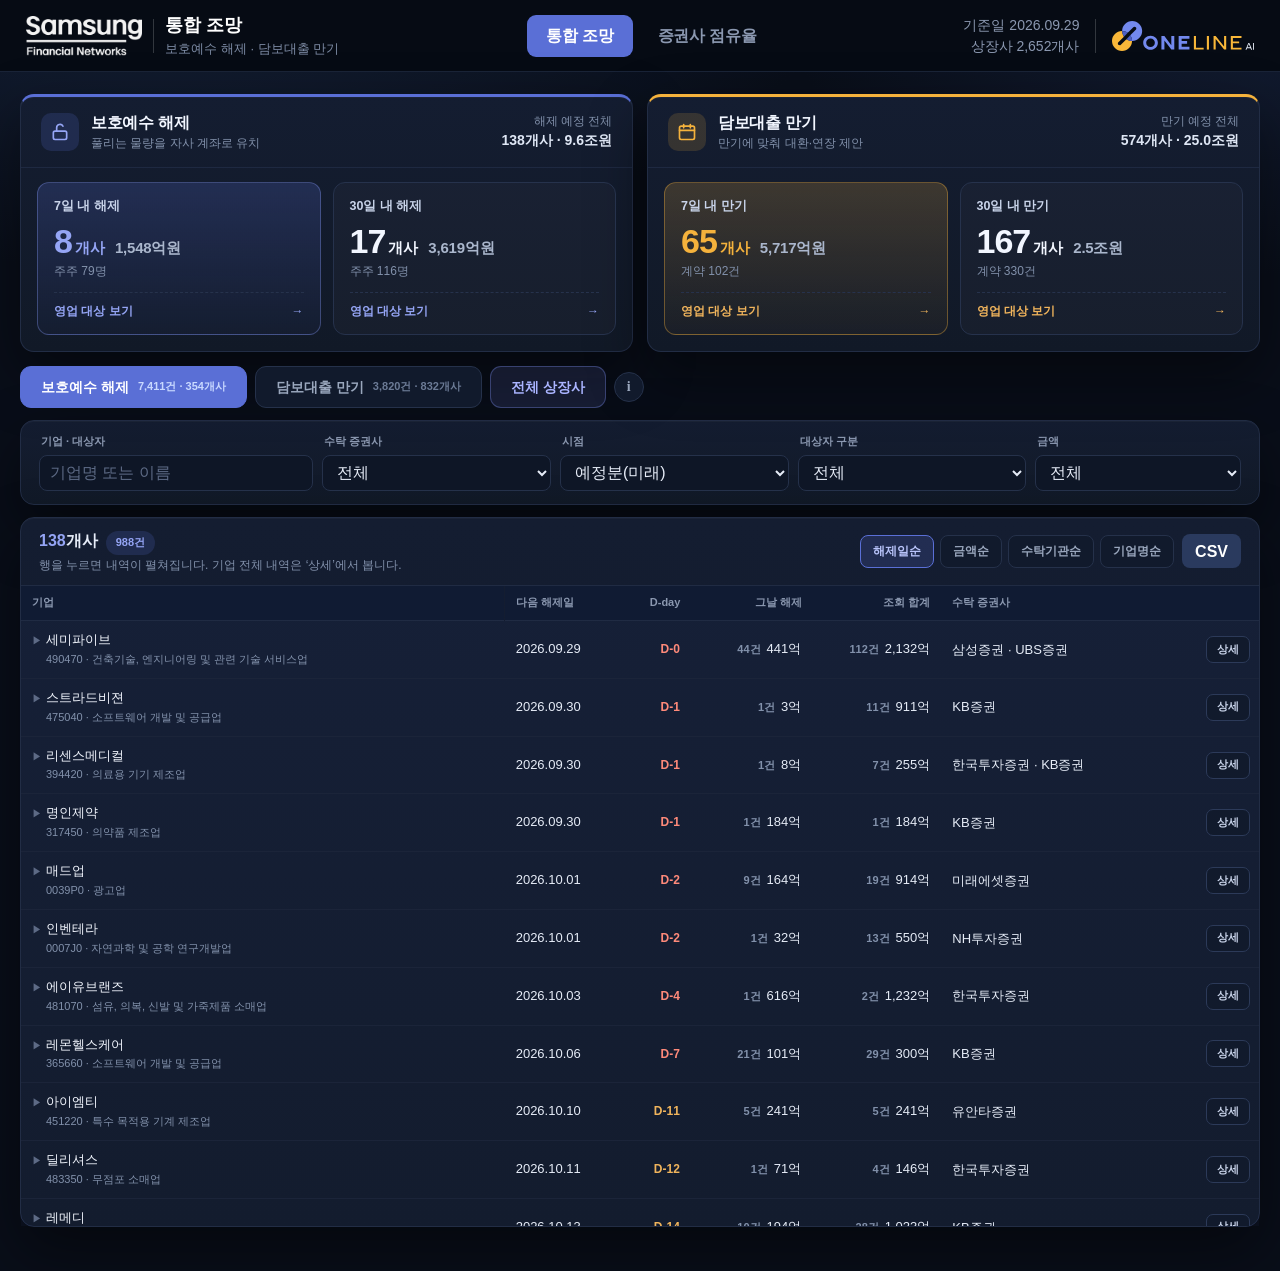
==== index.html @ 7f4f33ac "통합 조망: 요약 칸의 자사·타사 막대 삭제, 굵은 이름은 삼성증권만 Co-Authored-By: Claude Fable 5.1 <noreply@anthropic.com>" ====
<!DOCTYPE html>
<html lang="ko">
<head>
<meta charset="UTF-8" />
<meta name="viewport" content="width=device-width, initial-scale=1.0" />
<title>통합 조망 — 락업·담보대출</title>
<link rel="stylesheet" href="assets/base.css?v=20260929c" />
<style>
  /* 상단 요약 — 보호예수와 담보대출을 두 묶음으로 나눈다 */
  .sum{display:grid;grid-template-columns:1fr 1fr;gap:14px;margin-bottom:14px;background:none;border:0;box-shadow:none;border-radius:0;overflow:visible}
  .sp{background:#fff;border:1px solid var(--line);border-radius:14px;box-shadow:var(--shadow);overflow:hidden}
  .sp-h{display:flex;align-items:center;gap:12px;padding:14px 20px;border-bottom:1px solid var(--line)}
  .sp-ic{width:38px;height:38px;border-radius:10px;display:grid;place-items:center;flex:none}
  .sp-ic svg{width:20px;height:20px}
  .sp-t{font-size:16px;font-weight:850;letter-spacing:-.3px}
  .sp-d{font-size:12px;color:var(--muted);margin-top:1px}
  .sp-r{margin-left:auto;text-align:right;font-size:11.5px;color:var(--muted);white-space:nowrap}
  .sp-r b{display:block;font-size:14px;font-weight:850;color:var(--text)}
  .sp.lk{border-top:3px solid var(--primary)} .sp.lk .sp-ic{background:var(--primary-soft);color:var(--primary)}
  .sp.ln{border-top:3px solid #e08a1e} .sp.ln .sp-ic{background:var(--orange-soft);color:var(--orange)}
  .sp-b{display:grid;grid-template-columns:1fr 1fr;gap:12px;padding:14px 16px 16px}
  .st{border:1px solid var(--line);border-radius:12px;padding:14px 16px 13px;cursor:pointer;position:relative;
    transition:border-color .12s,box-shadow .12s,transform .12s;background:#fff}
  .st:hover{transform:translateY(-1px);box-shadow:0 8px 20px rgba(16,24,39,.09)}
  .sp.lk .st:hover{border-color:var(--primary)} .sp.ln .st:hover{border-color:#e08a1e}
  .sp.lk .st.now{background:linear-gradient(180deg,#f3f7ff,#fff 70%);border-color:#c9d9fb}
  .sp.ln .st.now{background:linear-gradient(180deg,#fff8ee,#fff 70%);border-color:#f6d9ad}
  .st-l{display:flex;align-items:center;gap:7px;font-size:12.5px;font-weight:800;color:#374151}
  .st-l i{font-style:normal;font-size:10.5px;font-weight:850;border-radius:999px;padding:2px 8px;background:var(--red-soft);color:var(--red)}
  .st-v{font-size:34px;font-weight:850;letter-spacing:-1px;line-height:1.1;margin-top:8px}
  .st-v .u{font-size:15px;font-weight:800;margin-left:3px;letter-spacing:0}
  .st-v em{font-style:normal;font-size:15px;font-weight:800;color:#4b5563;margin-left:10px;letter-spacing:-.2px}
  .sp.lk .st.now .st-v{color:var(--primary)} .sp.ln .st.now .st-v{color:#b45309}
  .st-s{font-size:12px;color:var(--muted);margin-top:3px}
  .st-bar{display:flex;height:6px;border-radius:999px;overflow:hidden;background:#eef1f6;margin-top:12px}
  .st-bar span{display:block;height:100%}
  .st-bar .me{background:var(--primary)} .st-bar .ot{background:#f3b04d}
  .st-k{display:flex;justify-content:space-between;font-size:11.5px;color:#4b5563;margin-top:6px}
  .st-k b{font-weight:850;color:var(--text)}
  .st-k .dot{display:inline-block;width:7px;height:7px;border-radius:50%;margin-right:5px;vertical-align:1px}
  .st-go{margin-top:12px;padding-top:10px;border-top:1px dashed var(--line);font-size:12px;font-weight:800;display:flex;justify-content:space-between}
  .sp.lk .st-go{color:var(--primary)} .sp.ln .st-go{color:#b45309}
  @media(max-width:1100px){.sum{grid-template-columns:1fr}}
  @media(max-width:640px){.sp-b{grid-template-columns:1fr}}

  /* 영업 대상 팝업 */
  .act{position:fixed;inset:0;z-index:35;background:rgba(16,24,39,.5);display:none;align-items:flex-start;justify-content:center;padding:34px 20px;overflow:auto}
  .act.on{display:flex}
  .act-box{width:min(1240px,100%);background:#f5f7fb;border-radius:16px;box-shadow:0 30px 80px rgba(16,24,39,.35);overflow:hidden}
  .act-h{background:#fff;padding:20px 24px 16px;border-bottom:1px solid var(--line);position:sticky;top:0;z-index:2}
  .act-t{font-size:20px;font-weight:850;letter-spacing:-.4px}
  .act-d{font-size:12.5px;color:var(--muted);margin-top:3px}
  .act-x{display:flex;gap:8px}
  .act-x button{height:36px;padding:0 14px;border-radius:8px;border:1px solid #d5dbe4;background:#fff;font-weight:750;font-size:13px;cursor:pointer;color:#374151}
  .act-x button:hover{border-color:#9aa9c4}
  .act-k{display:grid;grid-template-columns:repeat(4,1fr);gap:10px;margin-top:14px}
  .act-k div{background:#f8fafc;border:1px solid var(--line);border-radius:10px;padding:10px 14px}
  .act-k small{display:block;font-size:11px;font-weight:750;color:#6b7280}
  .act-k b{display:block;font-size:19px;font-weight:850;letter-spacing:-.4px;margin-top:2px}
  .act-k span{font-size:11.5px;color:var(--muted)}
  .act-f{display:flex;gap:10px;align-items:center;margin-top:12px;flex-wrap:wrap}
  .sg{display:flex;border:1px solid #d5dbe4;border-radius:8px;overflow:hidden;background:#fff}
  .sg button{border:0;background:#fff;height:34px;padding:0 14px;font-size:13px;font-weight:750;color:#4b5563;cursor:pointer}
  .sg button.on{background:var(--primary);color:#fff}
  .sg button small{font-size:11px;font-weight:800;opacity:.7;margin-left:3px}
  .act-b{padding:16px 24px 26px}
  .act-sec{font-size:13px;font-weight:850;color:#374151;margin:16px 0 8px;display:flex;align-items:center;gap:8px}
  .act-sec:first-child{margin-top:0}
  .act-sec small{font-weight:700;color:var(--muted)}
  .ac{background:#fff;border:1px solid var(--line);border-radius:12px;margin-bottom:8px;overflow:hidden}
  .ac.mine{border-left:4px solid var(--primary)}
  .ac.other{border-left:4px solid #f59e0b}
  .ac-top{display:grid;grid-template-columns:96px minmax(0,1.5fr) minmax(0,1fr) minmax(0,1.2fr);gap:16px;padding:14px 18px;align-items:center}
  .ac-d b{display:inline-block;font-size:15px;font-weight:850;border-radius:7px;padding:3px 9px;background:#eef1f6;color:#374151}
  .ac-d b.soon{background:var(--red-soft);color:var(--red)}
  .ac-d b.warn{background:var(--orange-soft);color:var(--orange)}
  .ac-d small{display:block;font-size:11.5px;color:var(--muted);margin-top:4px}
  .ac-n a.key{font-weight:850}
  .ac-n a{font-size:16px;font-weight:500;color:var(--text);text-decoration:none;letter-spacing:-.3px}
  .ac-n a:hover{color:var(--primary);text-decoration:underline}
  .ac-n small{display:block;font-size:11.5px;color:var(--muted);margin-top:2px}
  .ac-a b{font-size:19px;font-weight:850;letter-spacing:-.4px}
  .ac-a small{display:block;font-size:11.5px;color:var(--muted);margin-top:1px}
  .ac-o small{display:block;font-size:10.5px;font-weight:750;color:#6b7280;margin-bottom:3px}
  .pill{display:inline-block;font-size:12px;font-weight:800;border-radius:6px;padding:3px 8px;margin:0 4px 3px 0}
  .pill.me{background:var(--primary);color:#fff}
  .pill.ot{background:#fff5e8;color:#92400e;border:1px solid #fcd9a8}
  .ac-m{display:flex;gap:6px 18px;flex-wrap:wrap;padding:0 18px 12px 130px;font-size:12.5px;color:#4b5563}
  .ac-m b{color:var(--text);font-weight:800}
  .ac-m .up{color:#b42318;font-weight:800}
  .ac-m .dn{color:#1d4ed8;font-weight:800}
  .ac-p{margin:0 18px 12px 130px;background:#f8fafc;border-radius:9px;padding:10px 14px;font-size:12.5px;color:#374151}
  .ac-p h5{margin:0 0 5px;font-size:11px;font-weight:850;color:var(--primary)}
  .ac-p ul{margin:0;padding-left:16px}
  .ac-p li{margin:2px 0}
  .ac-btn{display:flex;gap:6px;padding:0 18px 14px 130px}
  .ac-btn button,.ac-btn a{height:30px;padding:0 12px;border-radius:7px;border:1px solid #d5dbe4;background:#fff;font-size:12px;font-weight:750;
    color:#374151;cursor:pointer;text-decoration:none;display:inline-flex;align-items:center}
  .ac-btn button:hover,.ac-btn a:hover{border-color:var(--primary);color:var(--primary)}
  .ac-t{border-top:1px solid var(--line);background:#fbfcfe;padding:4px 18px 10px}
  .ac-t{overflow-x:auto}
  .ac-t table{width:100%;min-width:0;table-layout:auto;border-collapse:collapse;font-size:12px}
  .ac-t th{position:static;background:transparent;text-align:left;font-size:10.5px;color:#6b7280;padding:8px 8px;border-bottom:1px solid var(--line);white-space:nowrap}
  .ac-t td{padding:7px 8px;border-bottom:1px solid #eef1f6}
  .ac-t tr:last-child td{border-bottom:0}
  .ac-t .r{text-align:right;font-variant-numeric:tabular-nums;white-space:nowrap}
  @media(max-width:900px){.ac-top{grid-template-columns:80px 1fr}.ac-m,.ac-p,.ac-btn{padding-left:18px;margin-left:0}.ac-p{margin-left:18px}.act-k{grid-template-columns:repeat(2,1fr)}}

  .kindtabs{display:flex;gap:8px;margin-bottom:12px}
  .kt{height:42px;padding:0 20px;border:1px solid #d9dee7;background:#fff;border-radius:11px;
    font-size:14px;font-weight:800;color:#4b5563;cursor:pointer;display:flex;align-items:center;gap:9px}
  .kt small{font-size:11px;font-weight:750;color:#9aa3af}
  .kt.on{border-color:var(--primary);background:var(--primary);color:#fff}
  .kt.on small{color:#c9d9ff}
  /* 전체 상장사는 일정 목록이 아니라 기업 찾기다. 색을 달리해 구분한다 */
  .kt.all{background:#eef2ff;border-color:#c7d2fe;color:#4f5fb8}
  .kt.all:hover{background:#e4eaff}
  .kt.all.on{background:#dfe6ff;border-color:#7c8df0;color:#3443a6;box-shadow:inset 0 0 0 1px #7c8df0}
  .info{position:relative;display:flex;align-items:center}
  .info-i{width:30px;height:30px;border-radius:50%;border:1px solid #cfd6e2;background:#fff;color:#6b7280;
    font-size:14px;font-weight:800;font-style:normal;cursor:help;display:grid;place-items:center;font-family:Georgia,serif}
  .info:hover .info-i,.info-i:focus{border-color:#7c8df0;color:#3443a6;background:#eef2ff;outline:none}
  .info-p{display:none;position:absolute;left:0;top:40px;z-index:20;width:max-content;max-width:min(640px,80vw);
    background:#152033;color:#dbe3f0;border-radius:10px;padding:14px 16px;font-size:12.5px;line-height:1.75;
    box-shadow:0 14px 34px rgba(16,24,39,.28)}
  .info-p b{color:#fff;font-weight:800}
  .info:hover .info-p,.info-i:focus + .info-p{display:block}
  .bar{padding:13px 18px;margin-bottom:12px}
  .grid{display:grid;grid-template-columns:1.2fr 1fr 1fr 1fr .9fr;gap:9px;align-items:end}
  .field label{display:block;font-size:11px;font-weight:700;color:#4b5563;margin:0 0 5px 2px}
  input,select{width:100%;height:36px;border:1px solid #d5dbe4;border-radius:8px;padding:0 10px;background:#fff;color:var(--text);outline:none}
  input:focus,select:focus{border-color:#7297ef;box-shadow:0 0 0 3px rgba(36,87,214,.09)}

  .head{min-height:58px;padding:11px 18px;border-bottom:1px solid var(--line);
    display:flex;align-items:center;justify-content:space-between;gap:12px;flex-wrap:wrap}
  .h-title{font-size:16px;font-weight:780}
  .h-title span{color:var(--primary)}
  .h-sub{font-size:12px;color:var(--muted);margin-top:2px}
  .tabs{display:flex;gap:6px;flex-wrap:wrap}
  .tab{height:33px;padding:0 12px;border:1px solid #d9dee7;background:#fff;border-radius:8px;
    font-size:12px;font-weight:750;cursor:pointer;color:#4b5563}
  .tab.on{border-color:var(--primary);background:var(--primary-soft);color:var(--primary)}
  .btn{height:34px;border:0;border-radius:8px;padding:0 13px;font-weight:750;cursor:pointer;white-space:nowrap}
  .btn-dark{background:var(--navy);color:#fff}

  .wrap{overflow:auto;max-height:640px}
  table{width:100%;border-collapse:separate;border-spacing:0;min-width:1240px;font-size:13px}
  th{position:sticky;top:0;z-index:2;background:#f8fafc;color:#4b5563;font-size:11px;font-weight:780;
    text-align:left;padding:9px 11px;border-bottom:1px solid var(--line);white-space:nowrap}
  th.num,td.num{text-align:right}
  th.lk{background:#f2f7ff} th.ln{background:#fff8f0}
  td{padding:10px 11px;border-bottom:1px solid #edf0f4;vertical-align:middle}
  td.lk{background:#fbfdff} td.ln{background:#fffdfa}
  tbody tr{cursor:pointer} tbody tr:hover td{background:#f6f9ff}
  .co{font-weight:500;white-space:nowrap}
  .co.key{font-weight:800}
  .co-sub{font-size:11px;color:var(--muted);margin-top:2px}
  .num{font-variant-numeric:tabular-nums;white-space:nowrap}
  .dd{font-weight:800;white-space:nowrap;font-size:12px}
  .dd.soon{color:var(--red)} .dd.warn{color:var(--orange)}
  .plus{font-size:10px;color:var(--primary);font-weight:750;margin-left:4px}
  .mock{font-size:9px;color:#9a6b00;background:#fff3d6;border-radius:4px;padding:1px 4px;margin-left:5px;font-weight:800}

  .drawer{position:fixed;inset:0;background:rgba(16,24,39,0);z-index:40;
    visibility:hidden;transition:background .24s ease,visibility 0s linear .3s}
  .drawer.on{background:rgba(16,24,39,.42);visibility:visible;
    transition:background .24s ease,visibility 0s}
  .sheet{position:absolute;right:0;top:0;bottom:0;width:min(1280px,96vw);background:#fff;overflow-y:auto;overflow-x:hidden;
    box-shadow:-14px 0 40px rgba(16,24,39,.18);
    transform:translateX(100%);transition:transform .3s cubic-bezier(.22,.7,.3,1)}
  .drawer.on .sheet{transform:translateX(0)}
  @media(prefers-reduced-motion:reduce){
    .drawer,.drawer.on,.sheet,.drawer.on .sheet{transition:none}
  }
  .sheet-head{position:sticky;top:0;background:#fff;border-bottom:1px solid var(--line);
    padding:18px 22px;display:flex;justify-content:space-between;align-items:flex-start;gap:14px;z-index:1}
  .sheet-co{font-size:20px;font-weight:850}
  .sheet-meta{font-size:12px;color:var(--muted);margin-top:4px}
  .x{border:0;background:#eef2f7;width:32px;height:32px;border-radius:8px;cursor:pointer;font-size:16px;color:#4b5563}
  .sheet-body{padding:18px 22px 40px}
  .blk{margin-bottom:22px}
  .blk-t{font-size:13px;font-weight:800;margin-bottom:9px;display:flex;align-items:center;gap:8px}
  .tl{border:1px solid var(--line);border-radius:10px;padding:12px 14px;background:#fbfcfe}
  .tl-row{display:grid;grid-template-columns:16px 100px 1fr 110px;gap:11px;align-items:center;
    padding:6px 0;font-size:12px;border-bottom:1px solid #eef1f6}
  .tl-row:last-child{border-bottom:0}
  .dot{width:9px;height:9px;border-radius:50%}
  .dot.lk{background:var(--primary)} .dot.ln{background:var(--orange)}
  .tl-bar{height:7px;border-radius:4px;background:#e8edf5;position:relative}
  .tl-bar i{position:absolute;top:0;bottom:0;width:7px;border-radius:4px}
  .mini{width:100%;border-collapse:collapse;font-size:12px;table-layout:fixed}
  .mini th{position:static;background:#f8fafc;padding:7px 8px;font-size:11px;
    white-space:nowrap;overflow:hidden;text-overflow:ellipsis}
  .mini td{padding:7px 8px;border-bottom:1px solid #f1f4f8;
    overflow-wrap:anywhere;word-break:break-word;vertical-align:top}
  .mini .n{text-align:right;font-variant-numeric:tabular-nums;white-space:nowrap}
  .mini col.w-nm{width:15%} .mini col.w-ty{width:9%} .mini col.w-org{width:20%}
  .mini col.w-num{width:12%} .mini col.w-dt{width:11%} .mini col.w-dd{width:9%} .mini col.w-src{width:8%}
  .src{display:inline-flex;align-items:center;justify-content:center;height:25px;padding:0 8px;
    border:1px solid #bfd0fa;border-radius:6px;color:var(--primary);text-decoration:none;font-size:11px;font-weight:750}
  /* 기업 단위 행 + 펼침 */
  .car{display:inline-block;width:14px;color:#9aa3af;font-size:10px;transition:transform .15s}
  tr.g.open .car{transform:rotate(90deg);color:var(--primary)}
  tr.g.open td{background:#f3f7ff;border-bottom-color:#dbe6fb}
  .cnt{color:var(--muted);font-size:11px;font-weight:700;margin-right:6px}
  .orgs{white-space:normal;line-height:1.35}
  .more{color:var(--muted);font-size:11px}
  .btn-line{height:27px;padding:0 10px;border:1px solid #cfd8e6;background:#fff;border-radius:7px;
    font-size:11px;font-weight:750;color:#374151;cursor:pointer;white-space:nowrap}
  .btn-line:hover{border-color:var(--primary);color:var(--primary)}
  tr.sub{cursor:default} tr.sub:hover td{background:#fafcff}
  tr.sub>td{padding:0 0 0 38px;background:#fafcff;border-bottom:1px solid #dbe6fb}
  .subt{width:100%;min-width:0;font-size:12px;border-collapse:collapse}
  .subt th{position:static;background:transparent;font-size:10.5px;padding:7px 10px;color:#6b7280;border-bottom:1px solid #e6ecf5}
  .subt td{padding:7px 10px;border-bottom:1px solid #eef2f8;background:transparent}
  .subt tr:last-child td{border-bottom:0}
  .subt tr.past td{color:#9aa3af}
  /* 상세 패널 월별 일정 */
  .mo{border:1px solid var(--line);border-radius:10px;padding:6px 14px;background:#fbfcfe}
  .mo-row{display:grid;grid-template-columns:74px 1fr 1fr;gap:14px;align-items:center;padding:7px 0;
    border-bottom:1px solid #eef1f6;font-size:12px}
  .mo-row:last-child{border-bottom:0}
  .mo-m{font-weight:800;font-variant-numeric:tabular-nums}
  .mo-c{display:grid;grid-template-columns:1fr 128px;gap:10px;align-items:center}
  .mo-b{height:9px;border-radius:5px;background:#e8edf5;overflow:hidden}
  .mo-b i{display:block;height:100%;border-radius:5px}
  .mo-b.lk i{background:var(--primary)} .mo-b.ln i{background:var(--orange)}
  .mo-v{text-align:right;font-variant-numeric:tabular-nums;white-space:nowrap}
  .mo-v b{font-weight:800} .mo-v small{color:var(--muted);margin-left:4px}
  .mo-h{font-size:11px;font-weight:750;color:#6b7280}
  .mini tr.past td{color:#9aa3af}
  @media(max-width:1200px){.grid{grid-template-columns:repeat(3,1fr)}.sum{grid-template-columns:repeat(2,1fr)}}
  /* 헤더는 증권사 점유율 화면과 같은 색을 쓴다 */
  .topbar{background:#060b14;border-bottom:1px solid #1a2438}
  .brand-sub{color:#7d8ba4}
  .top-meta{color:#8b98b0}
  .nav a{color:#8b98b0}
  .nav a:hover{background:rgba(255,255,255,.06);color:#fff}
  .nav a.on{background:#5a6fd6;color:#fff}
  /* ── 어두운 테마 (증권사 점유율 화면과 같은 색) ─────────────────── */
  :root{
    color-scheme:dark;
    --bg:#090e19; --panel:#121b2d; --text:#e6ecf7; --muted:#8291ab; --line:#202b43;
    --primary:#5a6fd6; --primary-soft:rgba(90,111,214,.18); --pt:#95a5f5;
    --navy:#2a3a5e; --green:#4fd1a1; --green-soft:rgba(79,209,161,.14);
    --orange:#f0b45c; --orange-soft:rgba(245,178,60,.15);
    --red:#ff8a7a; --red-soft:rgba(255,99,82,.16); --shadow:0 24px 60px rgba(0,0,0,.45);
  }
  body{background:
      radial-gradient(1200px 600px at 12% -10%, #16233c 0%, transparent 60%),
      radial-gradient(900px 500px at 100% 0%, #131d34 0%, transparent 55%),
      #090e19;background-attachment:fixed;color:#e6ecf7}
  .panel,.sp{background:linear-gradient(180deg,#141d31 0%,#111927 100%);border:1px solid #222d45;
    box-shadow:0 24px 60px rgba(0,0,0,.45), inset 0 1px 0 rgba(255,255,255,.03)}
  .sum{background:none;border:0;box-shadow:none}
  .na{color:#5d6a85}
  .badge{background:#1a2440;color:#9aa7bd}
  .badge.blue{color:#95a5f5}

  /* 상단 요약 */
  .sp.lk{border-top:3px solid #5a6fd6} .sp.ln{border-top:3px solid #f5b23c}
  .sp.lk .sp-ic{color:#95a5f5} .sp.ln .sp-ic{color:#f5b23c}
  .sp-h{border-bottom-color:#1e2941}
  .sp-t{color:#f2f6ff}
  .sp-r b{color:#dfe7f5}
  .st{background:rgba(255,255,255,.025);border-color:#26324c}
  .st:hover{box-shadow:0 10px 26px rgba(0,0,0,.4)}
  .sp.lk .st:hover{border-color:#8496f0} .sp.ln .st:hover{border-color:#f5b23c}
  .sp.lk .st.now{background:linear-gradient(180deg,rgba(90,111,214,.22),rgba(90,111,214,.05));border-color:rgba(132,150,240,.36)}
  .sp.ln .st.now{background:linear-gradient(180deg,rgba(245,178,60,.19),rgba(245,178,60,.04));border-color:rgba(245,178,60,.36)}
  .st-l{color:#c9d4ea}
  .st-v{color:#f2f6ff}
  .st-v em{color:#aab6cc}
  .sp.lk .st.now .st-v{color:#95a5f5} .sp.ln .st.now .st-v{color:#f5b23c}
  .st-bar{background:#1a2540}
  .st-bar .me{background:#7389ee} .st-bar .ot{background:#f5b23c}
  .st-k{color:#94a3ba} .st-k b{color:#e6ecf7}
  .st-go{border-top-color:#26324c}
  .sp.lk .st-go{color:#95a5f5} .sp.ln .st-go{color:#f0b45c}

  /* 탭·필터 */
  .kt{background:#111a2c;border-color:#25314a;color:#9aa7bd}
  .kt small{color:#6c7b96}
  .kt.on{background:#5a6fd6;border-color:#5a6fd6;color:#fff}
  .kt.all{background:rgba(124,141,240,.13);border-color:rgba(124,141,240,.34);color:#aab4ff}
  .kt.all:hover{background:rgba(124,141,240,.2)}
  .kt.all.on{background:rgba(124,141,240,.27);border-color:#7c8df0;color:#dfe3ff;box-shadow:inset 0 0 0 1px #7c8df0}
  .info-i{background:#111a2c;border-color:#25314a;color:#9aa7bd}
  .info:hover .info-i,.info-i:focus{background:rgba(124,141,240,.2);border-color:#7c8df0;color:#dfe3ff}
  .info-p{background:#0b1220;border:1px solid #2a3756;box-shadow:0 18px 44px rgba(0,0,0,.6)}
  .field label{color:#8b98b0}
  input,select{background:#0e1626;border-color:#25314a;color:#e6ecf7}
  input::placeholder{color:#5d6a85}
  input:focus,select:focus{border-color:#8496f0;box-shadow:0 0 0 3px rgba(132,150,240,.16)}
  select:disabled{opacity:.45}
  .h-title span{color:#95a5f5}
  .tab{background:#111a2c;border-color:#25314a;color:#9aa7bd}
  .tab.on{background:rgba(90,111,214,.2);border-color:#5a6fd6;color:#b9c4fa}
  .btn-dark{background:#2a3a5e;color:#fff}
  .btn-dark:hover{background:#34487a}

  /* 목록 표 */
  th{background:#0f1728;color:#8b98b0;border-bottom-color:#202b43}
  th.lk{background:#101b33} th.ln{background:#1c1710}
  td{border-bottom-color:#1b2439}
  td.lk{background:rgba(90,111,214,.04)} td.ln{background:rgba(245,178,60,.04)}
  tbody tr:hover td{background:rgba(132,150,240,.07)}
  .co{color:#f1f5fd}
  .plus{color:#95a5f5}
  .car{color:#5d6a85}
  tr.g.open .car{color:#95a5f5}
  tr.g.open td{background:rgba(90,111,214,.11);border-bottom-color:#25355a}
  .btn-line{background:#111a2c;border-color:#2c3a59;color:#c9d4ea}
  .btn-line:hover{border-color:#8496f0;color:#b9c4fa}
  tr.sub:hover td,tr.sub>td{background:#0c1321;border-bottom-color:#25355a}
  .subt th{color:#7f8da8;border-bottom-color:#1e2942;background:transparent}
  .subt td{border-bottom-color:#182238;background:transparent}
  tr.sub .subt tr:hover td{background:transparent}
  .subt tr.past td,.mini tr.past td{color:#5d6a85}
  .src{border-color:rgba(132,150,240,.4);color:#95a5f5}
  .src:hover{background:rgba(132,150,240,.12)}

  /* 기업 상세 패널 */
  .drawer.on{background:rgba(3,6,12,.62)}
  .sheet{background:#0f1726;box-shadow:-14px 0 50px rgba(0,0,0,.6)}
  .sheet-head{background:#0f1726;border-bottom-color:#202b43}
  .sheet-co{color:#f2f6ff}
  .x{background:#1a2440;color:#c9d4ea}
  .x:hover{background:#25325a}
  .tl,.mo{background:#0c1321;border-color:#202b43}
  .tl-row,.mo-row{border-bottom-color:#1b2439}
  .tl-bar,.mo-b{background:#1a2540}
  .mo-b.lk i{background:#7389ee} .mo-b.ln i{background:#f5b23c}
  .dot.lk{background:#7389ee} .dot.ln{background:#f5b23c}
  .mo-h{color:#8b98b0}
  .mini th{background:#0f1728}
  .mini td{border-bottom-color:#1b2439}

  /* 영업 대상 팝업 */
  .act{background:rgba(3,6,12,.74)}
  .act-box{background:#0b1220;border:1px solid #222d45;box-shadow:0 40px 100px rgba(0,0,0,.7)}
  .act-h{background:#101827;border-bottom-color:#202b43}
  .act-t{color:#f2f6ff}
  .act-x button{background:#111a2c;border-color:#2c3a59;color:#c9d4ea}
  .act-x button:hover{border-color:#8496f0;color:#fff}
  .act-k div{background:rgba(255,255,255,.035);border-color:#222d45}
  .act-k small{color:#8b98b0}
  .act-k b{color:#f2f6ff}
  .sg{background:#111a2c;border-color:#25314a}
  .sg button{background:transparent;color:#9aa7bd}
  .sg button:hover{color:#dbe4f5}
  .sg button.on{background:#5a6fd6;color:#fff}
  .act-sec{color:#c9d4ea}
  .ac{background:#121b2d;border-color:#222d45}
  .ac.mine{border-left-color:#7389ee} .ac.other{border-left-color:#f5b23c}
  .ac-d b{background:#1a2440;color:#c9d4ea}
  .ac-n a{color:#f2f6ff} .ac-n a:hover{color:#b9c4fa}
  .ac-a b{color:#f2f6ff}
  .ac-o small{color:#8b98b0}
  .pill.me{background:#5a6fd6;color:#fff}
  .pill.ot{font-weight:500;background:rgba(245,178,60,.14);color:#f0b45c;border-color:rgba(245,178,60,.36)}
  .ac-m{color:#94a3ba}
  .ac-m .up{color:#ff8a7a} .ac-m .dn{color:#95a5f5}
  .ac-p{background:rgba(255,255,255,.035);color:#c9d4ea}
  .ac-p b{color:#f2f6ff}
  .ac-p h5{color:#95a5f5}
  .ac-btn button,.ac-btn a{background:#111a2c;border-color:#2c3a59;color:#c9d4ea}
  .ac-btn button:hover,.ac-btn a:hover{border-color:#8496f0;color:#b9c4fa}
  .ac-t{background:#0c1321;border-top-color:#202b43}
  .ac-t th{color:#7f8da8;border-bottom-color:#1e2942;background:transparent}
  .ac-t td{border-bottom-color:#182238}
  .ac-t a{color:#95a5f5}
  .ac-t tbody tr{cursor:default} .ac-t tbody tr:hover td{background:transparent}
  .empty{color:#7d8ca6}
</style>
</head>
<body>
<header class="topbar">
  <div class="brand"><img class="brand-logo" src="assets/img/samsung_financial_networks_white.png" alt="삼성금융네트웍스" />
    <div class="brand-bar"></div>
    <div><div class="brand-title">통합 조망</div>
      <div class="brand-sub">보호예수 해제 · 담보대출 만기</div></div></div>
  <nav class="nav">
    <a href="index.html" class="on">통합 조망</a>
    <a href="exec.html">증권사 점유율</a>
  </nav>
  <div class="top-right">
    <div class="top-meta" id="topMeta">불러오는 중…</div>
    <div class="co-logo"><img src="assets/img/onelineai_logo_dark.svg" alt="원라인에이아이" /></div>
  </div>
</header>

<main class="page">
  <section class="panel sum" id="sumBar"></section>

  <div class="kindtabs" id="kindTabs"></div>

  <section class="panel bar">
    <div class="grid">
      <div class="field"><label>기업 · 대상자</label><input id="fq" name="fq" placeholder="기업명 또는 이름" autocomplete="off" spellcheck="false" /></div>
      <div class="field"><label id="fOrgLabel">기관</label><select id="fOrg"></select></div>
      <div class="field"><label>시점</label><select id="fWhen">
        <option value="upcoming">예정분(미래)</option><option value="7">7일 이내</option>
        <option value="30">30일 이내</option><option value="90">90일 이내</option>
        <option value="unknown">일정 미상</option><option value="all">전체</option>
      </select></div>
      <div class="field"><label id="fTypeLabel">대상자 유형</label><select id="fType"></select></div>
      <div class="field"><label>금액</label><select id="fAmt">
        <option value="">전체</option><option value="10">10억 이상</option>
        <option value="100">100억 이상</option><option value="500">500억 이상</option>
      </select></div>
    </div>
  </section>

  <section class="panel">
    <div class="head">
      <div><div class="h-title"><span id="cnt">0</span>건<span id="badges"></span></div>
        <div class="h-sub" id="hSub">행을 누르면 내역이 펼쳐집니다.</div></div>
      <div style="display:flex;gap:8px;align-items:center">
        <div class="tabs" id="tabs"></div>
        <button class="btn btn-dark" id="csv">CSV</button>
      </div>
    </div>
    <div class="wrap">
      <table><thead id="th"></thead><tbody id="tb"></tbody></table>
    </div>
  </section>
  <div class="foot" id="foot"></div>
</main>

<div class="act" id="act" role="dialog" aria-modal="true" aria-labelledby="actT">
  <div class="act-box">
    <div class="act-h">
      <div style="display:flex;justify-content:space-between;gap:14px;align-items:flex-start">
        <div><div class="act-t" id="actT"></div><div class="act-d" id="actD"></div></div>
        <div class="act-x"><button id="actCsv">CSV 내려받기</button><button id="actClose">닫기 ✕</button></div>
      </div>
      <div class="act-k" id="actK"></div>
      <div class="act-f">
        <div class="sg" id="actBkt"></div>
        <div class="sg" id="actWho"></div>
        <div class="sg" id="actSort"><button data-s="date" class="on">임박순</button><button data-s="amt">금액순</button></div>
      </div>
    </div>
    <div class="act-b" id="actB"></div>
  </div>
</div>
<div class="drawer" id="drawer"><div class="sheet" id="sheet"></div></div>

<script>
const el = id => document.getElementById(id);
const eok = v => { if (v == null) return null; const a = v / 1e8;
  if (a >= 10000) { const j = a / 10000; return (Number.isInteger(j) ? j.toFixed(0) : j.toFixed(1)) + "조"; }
  if (a < 1) return Math.round(v / 1e4).toLocaleString("ko-KR") + "만"; return Math.round(a).toLocaleString("ko-KR") + "억"; };
const fd = s => s ? s.replaceAll("-", ".") : "";
const NA = '<span class="na">미상</span>';
const esc = v => String(v ?? "").replace(/[&<>"']/g, c => ({ "&": "&amp;", "<": "&lt;", ">": "&gt;", '"': "&quot;", "'": "&#39;" }[c]));
const capTxt = v => v == null ? NA : v >= 10000 ? (v / 10000).toFixed(1) + "조" : Math.round(v).toLocaleString("ko-KR") + "억";
const PAGE = 200;
// 이름을 굵게 쓰는 곳은 삼성증권뿐이다. 나머지는 보통 굵기로 둔다.
const isKey = n => n === "삼성증권";
let INFO = "";                  // 데이터 출처·기준 안내 (전체 상장사 옆 아이콘)
let D = null, COS = [], COMAP = new Map(), rows = [], groups = [], shown = PAGE;
const OPEN = new Set();          // 펼쳐 둔 기업 (종목코드)
const dd = s => s ? Math.ceil((new Date(s + "T00:00:00") - new Date(D.meta.baseDate + "T00:00:00")) / 86400000) : null;
const ddCell = k => k == null ? NA : k < 0 ? `<span class="na">${-k}일 경과</span>`
  : `<span class="dd ${k <= 7 ? "soon" : k <= 30 ? "warn" : ""}">D-${k}</span>`;

/* 기업 상세 패널용 — 한 기업의 락업·대출을 묶어 둔다.
   목록은 탭별 이벤트 단위라 별개다. */
function buildCompanies() {
  // 공시가 없는 회사도 검색·조회되어야 한다. 상장사 마스터를 먼저 깔고 이벤트를 얹는다.
  const m = new Map();
  (D.companies || []).forEach(c => m.set(c.c, { name: c.n, corp_name: c.n, stock_code: c.c, market: c.m,
    industry: c.i, market_cap: c.cap, lockups: [], loans: [] }));
  const get = x => { if (!m.has(x.stock_code)) m.set(x.stock_code, { name: x.corp_name, corp_name: x.corp_name,
    stock_code: x.stock_code, market: x.market, industry: x.industry, market_cap: x.market_cap, lockups: [], loans: [] });
    return m.get(x.stock_code); };
  D.lockups.forEach(x => get(x).lockups.push(x));
  D.loans.forEach(x => get(x).loans.push(x));
  COMAP = m;
  return [...m.values()];
}

const KINDS = {
  lockup: {
    label: "보호예수 해제", unit: "건",
    sorts: [["date", "해제일순"], ["amount", "금액순"], ["org", "수탁기관순"], ["company", "기업명순"]],
    cols: [
      ["기업", r => `<div class="co${isKey(r.corp_name) ? " key" : ""}">${esc(r.corp_name)}</div><div class="co-sub">${r.stock_code || ""}${r.industry ? " · " + esc(r.industry) : ""}</div>`],
      ["대상자", r => r.holder_name ? esc(r.holder_name) : NA],
      ["구분", r => r.holder_type || NA],
      ["해제일", r => r.release_date
        ? fd(r.release_date) + (r.release_src === "실측기간" ? ' <span class="na" title="예탁일에 이 사유의 실제 보유 기간을 더한 날짜입니다 (한국예탁결제원 반환 내역 기준).">(계산)</span>' : "")
        : NA],
      ["D-day", r => ddCell(dd(r.release_date)), "num"],
      ["수량", r => r.lockup_qty ? r.lockup_qty.toLocaleString("ko-KR") + "주" : NA, "num"],
      ["평가금액", r => r.lockup_value ? eok(r.lockup_value) : NA, "num"],
      ["수탁 증권사", r => brokers(r)],
      ["공시", r => r.source_url ? `<a class="src" href="${r.source_url}" target="_blank" rel="noopener" onclick="event.stopPropagation()">${r.row_source === "KIND" ? "KIND" : "원문"}</a>` : NA],
    ],
    date: r => r.release_date, amount: r => r.lockup_value,
    org: r => r.custody_broker, orgs: r => r.custody_brokers || (r.custody_broker ? [r.custody_broker] : []),
    type: r => r.holder_type, who: r => r.holder_name,
  },
  loan: {
    label: "담보대출 만기", unit: "건",
    sorts: [["date", "만기순"], ["amount", "금액순"], ["org", "대출기관순"], ["company", "기업명순"]],
    cols: [
      ["기업", r => `<div class="co${isKey(r.corp_name) ? " key" : ""}">${esc(r.corp_name)}</div><div class="co-sub">${r.stock_code || ""}${r.industry ? " · " + esc(r.industry) : ""}</div>`],
      ["차주", r => (r.borrower_name ? esc(r.borrower_name) : NA)
        + (r.debtor ? `<div class="co-sub" title="담보제공자와 채무자가 다릅니다 (제3자 채무 담보)">채무자 ${esc(r.debtor)}</div>` : "")],
      ["관계", r => r.borrower_type ? esc(r.borrower_type) : NA],
      ["대출기관", r => r.lender ? esc(r.lender) : '<span class="na">미상</span>'],
      ["대출금액", r => loanAmt(r), "num"],
      ["담보주식", r => r.pledged_qty ? r.pledged_qty.toLocaleString("ko-KR") + "주" : NA, "num"],
      ["지분율", r => r.pledged_ratio != null ? r.pledged_ratio + "%" : NA, "num"],
      ["만기", r => matCell(r)],
      ["D-day", r => ddCell(dd(r.maturity_date)), "num"],
      ["공시", r => `<a class="src" href="${r.source_url}" target="_blank" rel="noopener" onclick="event.stopPropagation()">원문</a>`],
    ],
    date: r => r.maturity_date, amount: r => r.loan_amount,
    org: r => r.lender, orgs: r => r.lenders || (r.lender ? [r.lender] : []),
    type: r => r.borrower_type, who: r => r.borrower_name,
  },
};
// 수탁 증권사 = IPO 대표주관회사. 공동대표주관이면 여러 곳이다.
const brokers = r => { const b = r.custody_brokers || (r.custody_broker ? [r.custody_broker] : []);
  return b.length ? b.map(esc).join(" · ") : NA; };
// 대출금액이 공시되지 않고 담보설정금액만 있는 건(거래소 공시)은 구분해서 보여준다
const loanAmt = r => r.loan_amount ? eok(r.loan_amount)
    + (r.amount_src === "단위추정" ? ' <span class="na" title="공시에 금액 단위가 없어 담보 평가액에 비추어 환산했습니다. 원문을 확인하세요.">단위추정</span>' : "")
    + (r.facility ? ' <span class="na" title="대출금액이 담보 주식 평가액의 3배를 넘습니다. 주식 외 자산이 함께 담보된 여신으로 보고 합계에서 뺍니다.">복합</span>'
      : r.shared_cnt ? ` <span class="na" title="한 대출에 ${r.shared_cnt}건의 담보가 묶여 있습니다. 합계에는 한 번만 셉니다.">공동${r.shared_cnt}</span>` : "")
  : r.collateral_set_amount ? `<span class="na" title="대출금액 미공시 · 담보설정금액">설정 ${eok(r.collateral_set_amount)}</span>` : NA;
// 만기가 없으면 공시에 적힌 기간 표기를 그대로 보여준다 (자동연장·해지시까지 등)
const matCell = r => r.maturity_date
  ? fd(r.maturity_date) + (r.maturity_src === "계산" ? ' <span class="na" title="체결일 + 기재된 기간">(계산)</span>' : "")
  : (r.period_raw && r.period_raw !== "-" ? `<span class="na" title="공시 기재 그대로">${esc(r.period_raw.slice(0, 18))}</span>` : NA);

KINDS.company = {
  label: "전체 상장사", unit: "개사",
  sorts: [["cap", "시가총액순"], ["company", "기업명순"], ["lk", "보호예수순"], ["ln", "담보대출순"]],
  cols: [
    ["기업", r => `<div class="co${isKey(r.corp_name) ? " key" : ""}">${esc(r.corp_name)}</div><div class="co-sub">${r.stock_code || ""}</div>`],
    ["시장", r => r.market || NA],
    ["업종", r => r.industry ? esc(r.industry) : NA],
    ["시가총액", r => capTxt(r.market_cap), "num"],
    ["보호예수", r => r.lockups.length ? r.lockups.length.toLocaleString("ko-KR") + "건" : '<span class="na">없음</span>', "num"],
    ["해제 예정", r => { const n = r.lockups.filter(x => x.is_active).length; return n ? n + "건" : '<span class="na">—</span>'; }, "num"],
    ["담보대출", r => r.loans.length ? r.loans.length.toLocaleString("ko-KR") + "건" : '<span class="na">공시 없음</span>', "num"],
    ["만기 예정", r => { const n = r.loans.filter(x => x.is_active).length; return n ? n + "건" : '<span class="na">—</span>'; }, "num"],
  ],
  date: () => null, amount: r => (r.market_cap || 0) * 1e8,
  org: () => null, orgs: () => [], type: r => r.market, who: r => r.stock_code,
};
/* 목록은 기업 단위다. 한 회사의 주주·차주가 몇 명이든 한 줄이고, 누르면 내역이 펼쳐진다.
   걸러낸 뒤에 묶는다 — '30일 이내'로 거르면 그 기간에 해당하는 건만 합계에 들어간다. */
const amtOf = r => kind === "loan" ? (r.amount_counted || 0) : (r.lockup_value || 0);
function groupRows(list) {
  const K = KINDS[kind], base = D.meta.baseDate, m = new Map();
  list.forEach(r => { if (!m.has(r.stock_code)) m.set(r.stock_code, []); m.get(r.stock_code).push(r); });
  return [...m.entries()].map(([code, items]) => {
    items.sort((a, b) => (K.date(a) || "9999").localeCompare(K.date(b) || "9999"));
    const up = items.filter(r => K.date(r) && K.date(r) >= base);
    const next = up.length ? K.date(up[0]) : (items.find(r => K.date(r)) ? K.date(items.filter(r => K.date(r)).slice(-1)[0]) : null);
    const onNext = next ? items.filter(r => K.date(r) === next) : [];
    const oc = new Map();
    items.forEach(r => K.orgs(r).forEach(o => oc.set(o, (oc.get(o) || 0) + 1)));
    const orgs = [...oc.entries()].sort((a, b) => b[1] - a[1]).map(x => x[0]);
    const c = COMAP.get(code) || {};
    return { stock_code: code, corp_name: items[0].corp_name, industry: items[0].industry, market: c.market,
      items, next, nextCnt: onNext.length, nextAmt: onNext.reduce((s, r) => s + amtOf(r), 0),
      cnt: items.length, amt: items.reduce((s, r) => s + amtOf(r), 0), orgs,
      noAmt: items.filter(r => !(kind === "loan" ? r.loan_amount : r.lockup_value)).length };
  });
}
const orgCell = g => !g.orgs.length ? NA : kind === "lockup" ? g.orgs.map(esc).join(" · ")
  : esc(g.orgs.slice(0, 2).join(" · ")) + (g.orgs.length > 2 ? ` <span class="more">외 ${g.orgs.length - 2}곳</span>` : "");
const sumCell = (n, a) => `<span class="cnt">${n.toLocaleString("ko-KR")}건</span>${a ? eok(a) : NA}`;
const GCOLS = {
  lockup: [["기업"], ["다음 해제일"], ["D-day", "num"], ["그날 해제", "num"], ["조회 합계", "num"], ["수탁 증권사"], [""]],
  loan: [["기업"], ["다음 만기"], ["D-day", "num"], ["그날 만기", "num"], ["조회 합계", "num"], ["대출기관"], [""]],
};
const srcOf = k => k === "lockup" ? D.lockups : k === "loan" ? D.loans : COS;
let kind = "lockup", sortKey = "date", YEAR = "";   // YEAR: 점유율 화면에서 넘어온 상장 연도

function setup() {
  el("kindTabs").innerHTML = Object.entries(KINDS).map(([k, v]) => {
    const src = srcOf(k);
    const sub = k === "company"
      ? `${src.length.toLocaleString("ko-KR")}개사 · KOSPI ${D.meta.universe.kospi.toLocaleString("ko-KR")} · KOSDAQ ${D.meta.universe.kosdaq.toLocaleString("ko-KR")}`
      : `${src.length.toLocaleString("ko-KR")}건 · ${new Set(src.map(x => x.stock_code)).size.toLocaleString("ko-KR")}개사`;
    return k === "company"
      ? `<button class="kt all ${k === kind ? "on" : ""}" data-k="${k}" title="${sub}">전체 상장사</button>`
      : `<button class="kt ${k === kind ? "on" : ""}" data-k="${k}">${v.label}
      <small>${sub}</small></button>`;
  }).join("") + `<div class="info"><button class="info-i" type="button" aria-label="데이터 기준 안내">i</button>
      <div class="info-p" role="tooltip">${INFO}</div></div>`;
  document.querySelectorAll(".kt").forEach(b => b.onclick = () => {
    kind = b.dataset.k; sortKey = KINDS[kind].sorts[0][0]; setup(); apply();
  });

  const K = KINDS[kind];
  el("tabs").innerHTML = K.sorts.map(([k, t]) =>
    `<button class="tab ${k === sortKey ? "on" : ""}" data-k="${k}">${t}</button>`).join("");
  document.querySelectorAll(".tab").forEach(b => b.onclick = () => { sortKey = b.dataset.k; setup(); apply(); });

  const src = srcOf(kind);
  const orgs = [...new Set(src.flatMap(K.orgs).filter(Boolean))].sort((a, b) => a.localeCompare(b, "ko"));
  el("fOrg").innerHTML = '<option value="">전체</option>' + orgs.map(x => `<option>${esc(x)}</option>`).join("");
  const ts = [...new Set(src.map(K.type).filter(Boolean))].sort();
  el("fType").innerHTML = '<option value="">전체</option>' + ts.map(x => `<option>${esc(x)}</option>`).join("");
  const isCo = kind === "company";
  el("fOrgLabel").textContent = kind === "lockup" ? "수탁 증권사" : isCo ? "보유 공시" : "대출기관";
  if (isCo) el("fOrg").innerHTML = '<option value="">전체</option><option value="lk">보호예수 있음</option>'
    + '<option value="ln">담보대출 있음</option><option value="none">둘 다 없음</option>';
  el("fTypeLabel").textContent = kind === "lockup" ? "대상자 구분" : isCo ? "시장" : "차주 관계";
  el("fWhen").disabled = isCo;
  el("fAmt").previousElementSibling.textContent = isCo ? "시가총액" : "금액";
}

/* ── 상단 카드와 영업 대상 팝업 ─────────────────────────────────
   카드 숫자는 회사 수다. 연락할 곳이 몇 군데인지가 먼저이고, 주주·계약 건수는 그 안의 내용이다. */
const ME = "삼성증권";
const ACT = { kind: "lockup", days: 7, who: "all", sort: "date", bkt: "all", open: new Set(), groups: [] };
// 기간 묶음. 30일 팝업을 열면 7일 팝업에서 이미 본 기업이 앞에 깔리므로, 기간을 골라 바로 볼 수 있게 한다.
const BKT = [["d0", "오늘", n => n === 0], ["d1", "내일", n => n === 1], ["wk", "이번 주", n => n >= 2 && n <= 7], ["later", "8일 ~ 30일 뒤", n => n > 7]];
const inBkt = (k, x, b) => b === "all" || BKT.find(t => t[0] === b)[2](dd(x[actKey(k)]));
const actPool = () => actItems(ACT.kind, ACT.days).filter(x => ACT.who === "all" || (ACT.who === "me") === isMine(ACT.kind, x));
const actKey = k => k === "lockup" ? "release_date" : "maturity_date";
const isMine = (k, x) => (k === "lockup" ? (x.custody_brokers || [x.custody_broker]) : (x.lenders || [])).includes(ME);
const actItems = (k, days) => (k === "lockup" ? D.lockups : D.loans).filter(x => { const n = dd(x[actKey(k)]); return n != null && n >= 0 && n <= days; });
const sumAmt = (k, list) => list.reduce((t, x) => t + ((k === "lockup" ? x.lockup_value : x.amount_counted) || 0), 0);
const nCo = list => new Set(list.map(x => x.stock_code)).size;
const num = v => (v || 0).toLocaleString("ko-KR");

function summary() {
  const tile = (k, days, now) => {
    const lk = k === "lockup", it = actItems(k, days);
    return `<div class="st ${now ? "now" : ""}" data-k="${k}" data-d="${days}" role="button" tabindex="0" title="눌러서 영업 대상을 봅니다">
      <div class="st-l">${days}일 내 ${lk ? "해제" : "만기"}</div>
      <div class="st-v">${num(nCo(it))}<span class="u">개사</span><em>${eok(sumAmt(k, it))}원</em></div>
      <div class="st-s">${lk ? "주주 " + num(it.length) + "명" : "계약 " + num(it.length) + "건"}</div>
      <div class="st-go"><span>영업 대상 보기</span><span>→</span></div></div>`;
  };
  const ICON = {
    lockup: '<svg viewBox="0 0 24 24" fill="none" stroke="currentColor" stroke-width="2" stroke-linecap="round" stroke-linejoin="round"><rect x="4" y="11" width="16" height="10" rx="2"/><path d="M8 11V7a4 4 0 0 1 7.5-2"/></svg>',
    loan: '<svg viewBox="0 0 24 24" fill="none" stroke="currentColor" stroke-width="2" stroke-linecap="round" stroke-linejoin="round"><rect x="3" y="5" width="18" height="16" rx="2"/><path d="M3 10h18M8 3v4M16 3v4"/></svg>' };
  const panel = (k, title, desc) => {
    const lk = k === "lockup", src = lk ? D.lockups : D.loans;
    const up = src.filter(x => { const n = dd(x[actKey(k)]); return n != null && n >= 0; });
    return `<div class="sp ${lk ? "lk" : "ln"}">
      <div class="sp-h"><div class="sp-ic">${ICON[k]}</div>
        <div><div class="sp-t">${title}</div><div class="sp-d">${desc}</div></div>
        <div class="sp-r">${lk ? "해제 예정 전체" : "만기 예정 전체"}<b>${num(nCo(up))}개사 · ${eok(sumAmt(k, up))}원</b></div></div>
      <div class="sp-b">${tile(k, 7, true)}${tile(k, 30, false)}</div></div>`;
  };
  el("sumBar").innerHTML = panel("lockup", "보호예수 해제", "풀리는 물량을 자사 계좌로 유치")
    + panel("loan", "담보대출 만기", "만기에 맞춰 대환·연장 제안");
  el("sumBar").querySelectorAll(".st").forEach(c => {
    c.onclick = () => openAct(c.dataset.k, +c.dataset.d);
    c.onkeydown = e => { if (e.key === "Enter" || e.key === " ") { e.preventDefault(); openAct(c.dataset.k, +c.dataset.d); } };
  });
}

function actBuild() {
  const k = ACT.kind, key = actKey(k);
  const px = new Map((D.ipo_deals || []).map(d => [d.c, d.px]));
  const items = actPool().filter(x => inBkt(k, x, ACT.bkt));
  const m = new Map();
  items.forEach(x => { if (!m.has(x.stock_code)) m.set(x.stock_code, []); m.get(x.stock_code).push(x); });
  ACT.groups = [...m.values()].map(list => {
    list.sort((a, b) => a[key].localeCompare(b[key]) || ((b.lockup_value || b.loan_amount || 0) - (a.lockup_value || a.loan_amount || 0)));
    const f = list[0], c = COMAP.get(f.stock_code) || {};
    const g = { code: f.stock_code, name: f.corp_name, market: f.market, cap: f.market_cap ?? c.market_cap, list,
      date: f[key], k: dd(f[key]), dates: [...new Set(list.map(x => x[key]))], amt: sumAmt(k, list),
      mine: list.some(x => isMine(k, x)), src: f.source_url };
    if (k === "lockup") {
      g.listing = f.listing_date; g.qty = list.reduce((t, x) => t + (x.lockup_qty || 0), 0);
      g.orgs = [...new Set(list.flatMap(x => x.custody_brokers || [x.custody_broker]).filter(Boolean))];
      g.types = new Map();
      list.forEach(x => { const t = x.holder_type || "기타"; const o = g.types.get(t) || { n: 0, amt: 0, names: [] };
        o.n++; o.amt += x.lockup_value || 0; if (x.row_source !== "KIND" && x.holder_name) o.names.push(x.holder_name); g.types.set(t, o); });
      const v = list.find(x => x.lockup_qty && x.lockup_value);
      g.cur = v ? Math.round(v.lockup_value / v.lockup_qty) : null; g.basis = v ? v.value_basis : null;
      g.px = px.get(g.code) || null;
      g.ret = g.cur && g.px && g.basis !== "공모가" ? (g.cur / g.px - 1) * 100 : null;
      g.share = g.cap ? g.amt / (g.cap * 1e8) * 100 : null;
    } else {
      g.orgs = [...new Set(list.flatMap(x => x.lenders || []))];
      g.who = [...new Set(list.map(x => x.borrower_name).filter(Boolean))];
      const rates = list.map(x => x.interest_rate).filter(v => v > 0 && v < 30);
      g.rate = rates.length ? [Math.min(...rates), Math.max(...rates)] : null;
      g.qty = list.reduce((t, x) => t + (x.pledged_qty || 0), 0);
      g.coll = list.reduce((t, x) => t + (x.collateral_amount || 0), 0);
      g.noAmt = list.filter(x => !x.loan_amount).length;
      // 담보 여유: 대출금액과 담보 평가액이 둘 다 있는 계약만 본다
      const both = list.filter(x => x.loan_amount && x.collateral_amount && x.amount_counted);
      const la = both.reduce((t, x) => t + x.loan_amount, 0), ca = both.reduce((t, x) => t + x.collateral_amount, 0);
      g.cover = la ? ca / la * 100 : null;                       // 담보비율(%)
      const mr = list.map(x => x.maintenance_ratio).filter(v => v >= 100 && v <= 400);
      g.keep = mr.length ? Math.max(...mr) : null;
    }
    return g;
  });
  ACT.groups.sort(ACT.sort === "amt" ? (a, b) => b.amt - a.amt || a.k - b.k : (a, b) => a.k - b.k || b.amt - a.amt);
}

function actPoints(g) {
  const k = ACT.kind, out = [], others = g.orgs.filter(o => o !== ME);
  if (k === "lockup") {
    out.push(g.mine ? `<b>자사 주관 종목</b>입니다. 상장 때 맺은 관계로 바로 연락할 수 있습니다.`
      : `<b>${esc(others.join("·"))}</b> 주관 종목입니다. 해제 물량을 자사 계좌로 유치할 대상입니다.`);
    const t = n => g.types.get(n);
    const own = ["최대주주", "특수관계인"].filter(t);
    if (own.length) { const a = own.reduce((s, n) => s + t(n).amt, 0), nm = own.flatMap(n => t(n).names).slice(0, 3);
      out.push(`대주주 측 물량 <b>${eok(a)}원</b>${nm.length ? " (" + esc(nm.join(", ")) + (own.reduce((s, n) => s + t(n).n, 0) > nm.length ? " 등" : "") + ")" : ""} — 매각 계획과 주식담보대출 수요를 확인하세요.`); }
    if (t("기관")) out.push(`기관 물량 <b>${eok(t("기관").amt)}원</b> — 블록딜·매각 주문 수요를 확인하세요.`);
    if (t("우리사주")) out.push(`우리사주 <b>${eok(t("우리사주").amt)}원</b> — 임직원 계좌 유치와 담보대출 안내 대상입니다.`);
    if (g.ret != null && (g.ret <= -60 || g.ret >= 200)) out.push(`현재가가 공모가와 <b>${g.ret >= 0 ? "+" : ""}${g.ret.toFixed(0)}%</b> 차이 납니다. 차이가 커서 무상증자·액면분할 여부를 먼저 확인하세요.`);
    else if (g.ret != null) out.push(g.ret >= 0 ? `현재가가 공모가보다 <b>${g.ret.toFixed(0)}%</b> 높습니다. 차익 실현 물량이 나올 수 있습니다.`
      : `현재가가 공모가보다 <b>${Math.abs(g.ret).toFixed(0)}%</b> 낮습니다. 매도보다 보유·담보대출 쪽 수요를 확인하세요.`);
    if (g.share != null && g.share >= 5) out.push(`해제 물량이 시가총액의 <b>${g.share.toFixed(1)}%</b>입니다. 주가 영향이 커서 분할 매각 상담이 필요합니다.`);
  } else {
    if (g.mine && !others.length) out.push(`<b>자사 대출</b>입니다. 만기 전에 연장 의사를 확인해 이탈을 막으세요.`);
    else if (g.mine) out.push(`자사와 <b>${esc(others.slice(0, 3).join("·"))}</b>에 나눠 빌렸습니다. 타사분을 자사로 모으는 제안이 가능합니다.`);
    else out.push(`<b>${esc(others.slice(0, 3).join("·"))}${others.length > 3 ? " 등" : ""}</b> 대출입니다. 만기에 맞춰 대환을 제안할 대상입니다.`);
    if (g.rate) out.push(`현재 금리 <b>${g.rate[0] === g.rate[1] ? g.rate[0].toFixed(2) : g.rate[0].toFixed(2) + " ~ " + g.rate[1].toFixed(2)}%</b> — 이보다 낮은 금리를 제시할 수 있는지 확인하세요.`);
    else out.push(`금리가 공시되지 않았습니다. 상담 때 현재 조건을 먼저 확인하세요.`);
    if (g.cover != null && g.keep && g.cover < g.keep + 20) out.push(`담보비율 <b>${g.cover.toFixed(0)}%</b>로 유지비율 ${g.keep}%에 가깝습니다. 추가 담보 부담이 있어 조건 개선 제안이 통할 수 있습니다.`);
    else if (g.cover != null && g.cover >= 300) out.push(`담보 평가액이 대출의 <b>${(g.cover / 100).toFixed(1)}배</b>입니다. 증액 여력이 있습니다.`);
    if (g.noAmt) out.push(`대출금액이 공시되지 않은 계약이 ${g.noAmt}건 있습니다.`);
  }
  return out;
}

function actDraw() {
  const k = ACT.kind, lk = k === "lockup";
  const buckets = BKT.map(([, t, f]) => [t, g => f(g.k)]);
  const dcls = n => n <= 1 ? "soon" : n <= 7 ? "warn" : "";
  const card = g => {
    const on = ACT.open.has(g.code), pts = actPoints(g);
    const orgs = g.orgs.length ? g.orgs.map(o => `<span class="pill ${o === ME ? "me" : "ot"}">${esc(o)}</span>`).join("") : '<span class="na">미상</span>';
    const meta = lk ? [
        `해제 주식 <b>${num(g.qty)}주</b>`,
        g.share != null ? `시가총액의 <b>${g.share.toFixed(1)}%</b>` : "",
        g.cur ? `${g.basis === "공모가" ? "공모가" : "현재가"} <b>${num(g.cur)}원</b>` : "",
        g.ret != null ? `공모가 ${num(g.px)}원 대비 <span class="${g.ret >= 0 ? "up" : "dn"}">${g.ret >= 0 ? "+" : ""}${g.ret.toFixed(0)}%</span>` : "",
        [...g.types.entries()].map(([t, o]) => `${esc(t)} <b>${o.n}</b>`).join(" · ")]
      : [
        `차주 <b>${esc(g.who.slice(0, 3).join(", "))}</b>${g.who.length > 3 ? ` 외 ${g.who.length - 3}명` : ""}`,
        `계약 <b>${g.list.length}건</b>`,
        g.rate ? `금리 <b>${g.rate[0] === g.rate[1] ? g.rate[0].toFixed(2) : g.rate[0].toFixed(2) + "~" + g.rate[1].toFixed(2)}%</b>` : "금리 미공시",
        g.qty ? `담보 <b>${num(g.qty)}주</b>${g.coll ? " (" + eok(g.coll) + "원)" : ""}` : "",
        g.cover != null ? `담보비율 <b>${g.cover.toFixed(0)}%</b>${g.keep ? " / 유지 " + g.keep + "%" : ""}` : ""];
    const tbl = !on ? "" : `<div class="ac-t"><table>${lk
      ? `<thead><tr><th>대상자</th><th>구분</th><th>관계</th><th class="r">수량</th><th class="r">평가금액</th><th>기간</th><th>해제일</th></tr></thead><tbody>${
        g.list.map(x => `<tr><td>${esc(x.holder_name || "")}</td><td>${esc(x.holder_type || "")}</td><td>${esc(x.holder_rel || "")}</td>
          <td class="r">${num(x.lockup_qty)}주</td><td class="r">${x.lockup_value ? eok(x.lockup_value) + "원" : NA}</td>
          <td>${esc(x.lockup_period || "")}</td><td>${fd(x.release_date)}</td></tr>`).join("")}</tbody>`
      : `<thead><tr><th>차주</th><th>관계</th><th>대출기관</th><th class="r">대출금액</th><th class="r">금리</th><th class="r">유지비율</th>
          <th class="r">담보 수량</th><th class="r">담보 평가액</th><th>만기</th><th>원문</th></tr></thead><tbody>${
        g.list.map(x => `<tr><td>${esc(x.borrower_name || "")}</td><td>${esc(x.borrower_type || "")}</td><td>${esc((x.lenders || []).join(" · "))}</td>
          <td class="r">${x.loan_amount ? eok(x.loan_amount) + "원" : NA}</td><td class="r">${x.interest_rate ? x.interest_rate.toFixed(2) + "%" : NA}</td>
          <td class="r">${x.maintenance_ratio ? x.maintenance_ratio + "%" : NA}</td><td class="r">${x.pledged_qty ? num(x.pledged_qty) + "주" : NA}</td>
          <td class="r">${x.collateral_amount ? eok(x.collateral_amount) + "원" : NA}</td><td>${fd(x.maturity_date)}</td>
          <td><a href="${x.source_url}" target="_blank" rel="noopener">원문</a></td></tr>`).join("")}</tbody>`}</table></div>`;
    return `<div class="ac ${g.mine ? "mine" : "other"}">
      <div class="ac-top">
        <div class="ac-d"><b class="${dcls(g.k)}">${g.k === 0 ? "오늘" : "D-" + g.k}</b><small>${fd(g.date)}${g.dates.length > 1 ? ` 외 ${g.dates.length - 1}일` : ""}</small></div>
        <div class="ac-n"><a href="#" data-c="${g.code}" class="${isKey(g.name) ? "key" : ""}">${esc(g.name)}</a>
          <small>${g.market === "KOSPI" ? "코스피" : "코스닥"} ${g.code} · 시가총액 ${capTxt(g.cap)}${lk && g.listing ? " · 상장 " + fd(g.listing) : ""}</small></div>
        <div class="ac-a"><b>${g.amt ? eok(g.amt) + "원" : "금액 미공시"}</b><small>${lk ? "해제 물량 평가금액" : "만기 도래 대출금액"}</small></div>
        <div class="ac-o"><small>${lk ? "IPO 주관(수탁) 증권사" : "현재 대출기관"}</small>${orgs}</div>
      </div>
      <div class="ac-m">${meta.filter(Boolean).map(t => `<span>${t}</span>`).join("")}</div>
      <div class="ac-p"><h5>영업 포인트</h5><ul>${pts.map(t => `<li>${t}</li>`).join("")}</ul></div>
      <div class="ac-btn"><button data-t="${g.code}">${lk ? "대상자" : "계약"} ${g.list.length}${lk ? "명" : "건"} ${on ? "접기 ▴" : "보기 ▾"}</button>
        <button data-o="${g.code}">기업 상세</button>
        ${g.src ? `<a href="${g.src}" target="_blank" rel="noopener">공시 원문</a>` : ""}</div>
      ${tbl}</div>`;
  };
  const G = ACT.groups;
  el("actB").innerHTML = !G.length ? '<div class="empty">해당하는 기업이 없습니다.</div>'
    : ACT.sort === "amt" ? G.map(card).join("")
    : buckets.map(([t, f]) => { const s = G.filter(f); return s.length
        ? `<div class="act-sec">${t}<small>${s.length}개사 · ${eok(s.reduce((a, g) => a + g.amt, 0))}원</small></div>` + s.map(card).join("") : ""; }).join("");
}

function actHead() {
  const k = ACT.kind, lk = k === "lockup", all = actItems(k, ACT.days);
  const mine = all.filter(x => isMine(k, x)), oth = all.filter(x => !isMine(k, x)), soon = actItems(k, 1);
  el("actT").textContent = `${ACT.days}일 내 ${lk ? "보호예수 해제" : "담보대출 만기"} · 영업 대상`;
  el("actD").textContent = `기준일 ${fd(D.meta.baseDate)} · ${lk ? "평가금액은 " + fd(D.meta.priceDate) + " 종가 기준" : "대출금액은 공시 기재 금액 · 공동담보는 한 번만 합산"}`;
  el("actK").innerHTML = `
    <div><small>연락할 기업</small><b>${num(nCo(all))}개사</b><span>${lk ? "주주 " + num(all.length) + "명" : "계약 " + num(all.length) + "건"}</span></div>
    <div><small>${lk ? "해제 물량" : "만기 대출금액"}</small><b>${eok(sumAmt(k, all))}원</b><span>오늘·내일 ${nCo(soon)}개사 · ${eok(sumAmt(k, soon))}원</span></div>
    <div><small>${lk ? "자사 주관" : "자사 대출"} (관계 유지)</small><b>${num(nCo(mine))}개사</b><span>${eok(sumAmt(k, mine))}원</span></div>
    <div><small>${lk ? "타사 주관" : "타사 대출"} (${lk ? "유치" : "대환"} 대상)</small><b>${num(nCo(oth))}개사</b><span>${eok(sumAmt(k, oth))}원</span></div>`;
  el("actWho").innerHTML = [["all", "전체"], ["me", lk ? "자사 주관" : "자사 대출"], ["ot", lk ? "타사 주관" : "타사 대출"]]
    .map(([v, t]) => `<button data-w="${v}" class="${ACT.who === v ? "on" : ""}">${t}</button>`).join("");
  document.querySelectorAll("#actSort button").forEach(b => b.classList.toggle("on", b.dataset.s === ACT.sort));
  const pool = actPool();
  el("actBkt").innerHTML = [["all", "전체", () => true], ...BKT].map(([v, t, f]) => {
    const c = nCo(pool.filter(x => f(dd(x[actKey(k)]))));
    return c || v === "all" ? `<button data-b="${v}" class="${ACT.bkt === v ? "on" : ""}">${t} <small>${c}</small></button>` : "";
  }).join("");
}

function openAct(k, days) {
  // 30일 카드는 7일 카드에 없는 기간(8일 뒤부터)을 먼저 보여준다
  Object.assign(ACT, { kind: k, days, who: "all", sort: "date", open: new Set(), bkt: "all" });
  if (days > 7 && actItems(k, days).some(x => dd(x[actKey(k)]) > 7)) ACT.bkt = "later";
  actHead(); actBuild(); actDraw();
  el("act").classList.add("on"); el("act").scrollTop = 0;
  document.body.style.overflow = "hidden";
}
function closeAct() { el("act").classList.remove("on"); document.body.style.overflow = ""; }

function actCsv() {
  const lk = ACT.kind === "lockup", strip = v => String(v).replace(/<[^>]*>/g, "");
  const head = lk ? ["해제일", "D-day", "기업", "종목코드", "시장", "시가총액(억)", "해제 평가금액(원)", "해제 주식수", "주주 수", "주관 증권사", "자사 주관", "공모가 대비(%)", "영업 포인트", "원문"]
    : ["만기일", "D-day", "기업", "종목코드", "시장", "시가총액(억)", "만기 대출금액(원)", "계약 수", "차주", "대출기관", "자사 대출", "금리(%)", "담보비율(%)", "영업 포인트", "원문"];
  const body = ACT.groups.map(g => lk
    ? [g.date, g.k, g.name, g.code, g.market, g.cap ?? "", Math.round(g.amt), g.qty, g.list.length, g.orgs.join("·"), g.mine ? "Y" : "N",
       g.ret != null ? g.ret.toFixed(0) : "", actPoints(g).map(strip).join(" / "), g.src || ""]
    : [g.date, g.k, g.name, g.code, g.market, g.cap ?? "", Math.round(g.amt), g.list.length, g.who.join("·"), g.orgs.join("·"), g.mine ? "Y" : "N",
       g.rate ? (g.rate[0] === g.rate[1] ? g.rate[0] : g.rate[0] + "~" + g.rate[1]) : "", g.cover != null ? g.cover.toFixed(0) : "",
       actPoints(g).map(strip).join(" / "), g.src || ""]);
  const t = [head, ...body].map(r => r.map(v => `"${String(v ?? "").replace(/"/g, '""')}"`).join(",")).join("\n");
  const u = URL.createObjectURL(new Blob(["﻿" + t], { type: "text/csv;charset=utf-8" }));
  const a = document.createElement("a");
  a.href = u; a.download = `영업대상_${lk ? "보호예수해제" : "담보대출만기"}_${ACT.days}일${ACT.bkt === "all" ? "" : "_" + BKT.find(t => t[0] === ACT.bkt)[1].replace(/\s/g, "")}_${D.meta.baseDate}.csv`; a.click();
  URL.revokeObjectURL(u);
}

function apply() {
  const K = KINDS[kind];
  const q = el("fq").value.trim().toLowerCase();
  const O = el("fOrg").value, W = el("fWhen").value, T = el("fType").value, A = el("fAmt").value;
  const src = srcOf(kind);
  shown = PAGE;
  rows = src.filter(x => {
    if (q && !(x.corp_name.toLowerCase().includes(q) || (x.stock_code || "").includes(q)
      || (K.who(x) || "").toLowerCase().includes(q))) return false;
    if (kind === "company") {
      if (O === "lk" && !x.lockups.length) return false;
      if (O === "ln" && !x.loans.length) return false;
      if (O === "none" && (x.lockups.length || x.loans.length)) return false;
      if (T && x.market !== T) return false;
      if (A && (x.market_cap || 0) < +A) return false;
      return true;
    }
    if (O && !K.orgs(x).includes(O)) return false;
    if (YEAR && kind === "lockup" && (x.listing_date || "").slice(0, 4) !== YEAR) return false;
    if (T && K.type(x) !== T) return false;
    if (A && (K.amount(x) || 0) / 1e8 < +A) return false;
    const d = K.date(x);
    if (W === "all") return true;
    if (W === "unknown") return !d;
    if (!x.is_active) return false;
    if (W === "upcoming") return true;
    const k = dd(d); return k != null && k <= +W;
  });
  const nk = v => v == null ? 1e9 : v < 0 ? 1e6 - v : v;
  if (kind !== "company") {
    groups = groupRows(rows);
    groups.sort((a, b) => {
      if (sortKey === "amount") return (b.amt || -1) - (a.amt || -1);
      if (sortKey === "company") return a.corp_name.localeCompare(b.corp_name, "ko");
      if (sortKey === "org") return (a.orgs[0] || "힣").localeCompare(b.orgs[0] || "힣", "ko") || nk(dd(a.next)) - nk(dd(b.next));
      return nk(dd(a.next)) - nk(dd(b.next)) || b.amt - a.amt;
    });
  }
  rows.sort((a, b) => {
    if (sortKey === "cap") return (b.market_cap || -1) - (a.market_cap || -1);
    if (sortKey === "lk") return b.lockups.length - a.lockups.length || (b.market_cap || 0) - (a.market_cap || 0);
    if (sortKey === "ln") return b.loans.length - a.loans.length || (b.market_cap || 0) - (a.market_cap || 0);
    if (sortKey === "amount") return (K.amount(b) || -1) - (K.amount(a) || -1);
    if (sortKey === "company") return a.corp_name.localeCompare(b.corp_name, "ko");
    if (sortKey === "org") return (K.org(a) || "힣").localeCompare(K.org(b) || "힣", "ko");
    return nk(dd(K.date(a))) - nk(dd(K.date(b)));
  });
  render();
}

/* 다가오는 건을 위에(가까운 순), 일정 미상이 그다음, 지난 건은 맨 아래(최근에 지난 순).
   펼친 내역과 기업 상세 패널이 같은 순서를 쓴다. */
function upcomingFirst(list, f) {
  const base = D.meta.baseDate;
  return [...list].sort((a, b) => {
    const x = f(a), y = f(b), px = !!(x && x < base), py = !!(y && y < base);
    if (px !== py) return px ? 1 : -1;
    return px ? (y || "").localeCompare(x || "") : (x || "9999").localeCompare(y || "9999");
  });
}

function render() {
  const K = KINDS[kind];
  if (kind === "company") return renderFlat();
  const tone = kind === "loan" ? "ln" : "lk";
  el("cnt").textContent = groups.length.toLocaleString("ko-KR");
  el("cnt").nextSibling.textContent = "개사";
  el("hSub").textContent = "행을 누르면 내역이 펼쳐집니다. 기업 전체 내역은 ‘상세’에서 봅니다.";
  el("badges").innerHTML =
    `<span class="badge ${kind === "lockup" ? "blue" : "orange"}" style="margin-left:8px">${rows.length.toLocaleString("ko-KR")}건</span>`
    + (YEAR && kind === "lockup" ? `<span class="badge" style="margin-left:6px;cursor:pointer" id="yearOff" title="연도 조건 해제">${YEAR}년 상장 ✕</span>` : "");
  if (el("yearOff")) el("yearOff").onclick = () => { YEAR = ""; apply(); };
  const cols = GCOLS[kind];
  el("th").innerHTML = "<tr>" + cols.map(c => `<th class="${c[1] === "num" ? "num " : ""}${tone}">${c[0]}</th>`).join("") + "</tr>";
  if (!groups.length) return renderEmpty(cols.length);

  const sub = g => {
    const sc = K.cols.slice(1).filter(c => c[0] !== "수탁 증권사");
    const items = upcomingFirst(g.items, K.date);
    return `<tr class="sub"><td colspan="${cols.length}"><table class="subt"><thead><tr>${
      sc.map(c => `<th class="${c[2] === "num" ? "num" : ""}">${c[0]}</th>`).join("")}</tr></thead><tbody>${
      items.map(r => `<tr class="${K.date(r) && K.date(r) < D.meta.baseDate ? "past" : ""}">${
        sc.map(c => `<td class="${c[2] === "num" ? "num" : ""}">${c[1](r)}</td>`).join("")}</tr>`).join("")
      }</tbody></table></td></tr>`;
  };
  // 수천 건을 한 번에 그리면 화면이 멈춘다. 정렬·필터·CSV 는 전체, 그리기만 나눈다.
  const view = groups.slice(0, shown);
  el("tb").innerHTML = view.map(g => {
    const on = OPEN.has(g.stock_code);
    return `<tr class="g${on ? " open" : ""}" data-c="${g.stock_code}">
      <td class="${tone}"><div class="co${isKey(g.corp_name) ? " key" : ""}"><span class="car">▶</span>${esc(g.corp_name)}</div>
        <div class="co-sub" style="margin-left:14px">${g.stock_code}${g.industry ? " · " + esc(g.industry) : ""}</div></td>
      <td class="${tone}">${g.next ? fd(g.next) : NA}</td>
      <td class="num ${tone}">${ddCell(dd(g.next))}</td>
      <td class="num ${tone}">${g.next ? sumCell(g.nextCnt, g.nextAmt) : NA}</td>
      <td class="num ${tone}">${sumCell(g.cnt, g.amt)}</td>
      <td class="${tone} orgs">${orgCell(g)}</td>
      <td class="num ${tone}"><button class="btn-line" data-d="${g.stock_code}">상세</button></td>
    </tr>` + (on ? sub(g) : "");
  }).join("")
    + (groups.length > shown ? `<tr class="sub"><td colspan="${cols.length}" style="padding:0"><div class="empty" style="padding:14px">
        <button class="btn" id="more">${Math.min(PAGE, groups.length - shown).toLocaleString("ko-KR")}개사 더 보기
        (${shown.toLocaleString("ko-KR")} / ${groups.length.toLocaleString("ko-KR")})</button></div></td></tr>` : "");
  document.querySelectorAll("#tb tr.g").forEach(tr => tr.onclick = e => {
    const code = tr.dataset.c;
    if (e.target.closest("button[data-d]")) { const c = COMAP.get(code); if (c) open(c); return; }
    if (e.target.closest("a")) return;
    OPEN.has(code) ? OPEN.delete(code) : OPEN.add(code);
    render();
  });
  if (el("more")) el("more").onclick = () => { shown += PAGE; render(); };
}

function renderEmpty(span) {
  // 이벤트가 없어도 상장사이면 '없음'을 확인시켜 준다
  const q = el("fq").value.trim().toLowerCase();
  const hit = q && kind !== "company" ? COS.filter(c => c.corp_name.toLowerCase().includes(q) || c.stock_code.includes(q)).slice(0, 8) : [];
  el("tb").innerHTML = `<tr class="sub"><td colspan="${span}" style="padding:0"><div class="empty">조건에 맞는 건이 없습니다.${
    hit.length ? `<div style="margin-top:10px">상장사 검색 결과 — ${hit.map(c =>
      `<a class="src" href="#" data-c="${c.stock_code}" style="margin:0 3px">${esc(c.corp_name)}</a>`).join("")}</div>` : ""}</div></td></tr>`;
  document.querySelectorAll("#tb a[data-c]").forEach(a => a.onclick = e => { e.preventDefault(); open(COMAP.get(a.dataset.c)); });
}

function renderFlat() {
  const K = KINDS[kind];
  el("cnt").textContent = rows.length.toLocaleString("ko-KR");
  el("cnt").nextSibling.textContent = K.unit;
  el("hSub").textContent = "행을 누르면 기업 상세가 열립니다.";
  el("badges").innerHTML = "";
  el("th").innerHTML = "<tr>" + K.cols.map(c =>
    `<th class="${c[2] === "num" ? "num " : ""}lk">${c[0]}</th>`).join("") + "</tr>";
  if (!rows.length) return renderEmpty(K.cols.length);
  const view = rows.slice(0, shown);
  el("tb").innerHTML = view.map((r, i) => "<tr data-i=\"" + i + "\">" +
    K.cols.map(c => `<td class="${c[2] === "num" ? "num " : ""}lk">${c[1](r)}</td>`).join("")
    + "</tr>").join("")
    + (rows.length > shown ? `<tr><td colspan="${K.cols.length}"><div class="empty" style="padding:14px">
        <button class="btn" id="more">${Math.min(PAGE, rows.length - shown).toLocaleString("ko-KR")}${K.unit} 더 보기
        (${shown.toLocaleString("ko-KR")} / ${rows.length.toLocaleString("ko-KR")})</button></div></td></tr>` : "");
  document.querySelectorAll("#tb tr[data-i]").forEach(tr =>
    tr.onclick = () => { const c = COMAP.get(rows[+tr.dataset.i].stock_code); if (c) open(c); });
  if (el("more")) el("more").onclick = () => { shown += PAGE; render(); };
}

function csv() {
  const K = KINDS[kind];
  const h = K.cols.map(c => c[0]).filter(x => x !== "공시");
  const strip = v => String(v).replace(/<[^>]*>/g, "").trim();
  const b = rows.map(r => K.cols.filter(c => c[0] !== "공시").map(c =>
    c[0] === "기업" ? r.corp_name : strip(c[1](r))));
  const t = [[...h, "종목코드", "접수번호", "원문"], ...b.map((row, i) =>
    [...row, rows[i].stock_code, rows[i].rcept_no || "", rows[i].source_url || ""])]
    .map(r => r.map(v => `"${String(v ?? "").replace(/"/g, '""')}"`).join(",")).join("\n");
  const u = URL.createObjectURL(new Blob(["\ufeff" + t], { type: "text/csv;charset=utf-8" }));
  const a = document.createElement("a");
  a.href = u; a.download = `${K.label}_${D.meta.baseDate}.csv`; a.click();
  URL.revokeObjectURL(u);
}

function open(c) {
  const base = D.meta.baseDate, bym = base.slice(0, 7);
  // 다가오는 건을 위에, 지난 건은 아래에 흐리게
  const lks = upcomingFirst(c.lockups, x => x.release_date), lns = upcomingFirst(c.loans, x => x.maturity_date);
  const past = d => d && d < base ? "past" : "";

  // 월별 일정 — 이번 달부터. 같은 날짜가 여러 줄 반복되지 않게 달 단위로 모은다.
  const mm = new Map();
  const add = (d, k, v) => { if (!d || d.slice(0, 7) < bym) return; const m = d.slice(0, 7);
    if (!mm.has(m)) mm.set(m, { lk: 0, lkc: 0, ln: 0, lnc: 0 }); const o = mm.get(m); o[k] += v || 0; o[k + "c"] += 1; };
  c.lockups.forEach(x => add(x.release_date, "lk", x.lockup_value));
  c.loans.forEach(x => add(x.maturity_date, "ln", x.amount_counted));   // 공동담보는 한 번만
  const months = [...mm.entries()].sort((a, b) => a[0].localeCompare(b[0]));
  const mx = Math.max(1, ...months.map(([, o]) => Math.max(o.lk, o.ln)));
  // 한쪽만 있는 회사는 그쪽 칸만 그린다 (빈 칸을 반쪽이나 비워 두지 않는다)
  const hasLk = c.lockups.length > 0, hasLn = c.loans.length > 0;
  const one = hasLk && hasLn ? "" : "grid-template-columns:74px 1fr";
  const pl = c.lockups.filter(x => x.release_date && x.release_date.slice(0, 7) < bym).length;
  const pn = c.loans.filter(x => x.maturity_date && x.maturity_date.slice(0, 7) < bym).length;
  const un = c.loans.filter(x => !x.maturity_date).length;
  const cell = (k, o) => o[k + "c"] ? `<div class="mo-c"><div class="mo-b ${k}"><i style="width:${Math.max(3, o[k] / mx * 100).toFixed(1)}%"></i></div>
      <div class="mo-v"><b>${o[k] ? eok(o[k]) : "금액 미상"}</b><small>${o[k + "c"]}건</small></div></div>` : '<div class="mo-c"><div></div><div class="mo-v" style="color:#5d6a85">—</div></div>';

  el("sheet").innerHTML = `
    <div class="sheet-head">
      <div><div class="sheet-co">${esc(c.name)}</div>
        <div class="sheet-meta">${c.stock_code || ""}${c.market ? " · " + c.market : ""}${c.industry ? " · " + esc(c.industry) : ""}${
          c.market_cap ? " · 시총 " + (c.market_cap >= 10000 ? (c.market_cap / 10000).toFixed(1) + "조" : Math.round(c.market_cap).toLocaleString("ko-KR") + "억") : ""}</div></div>
      <button class="x" onclick="closeD()">✕</button></div>
    <div class="sheet-body" style="display:flex;flex-direction:column">
      <div class="blk" style="order:${c.lockups.length ? 1 : 2}"><div class="blk-t">보호예수 <span class="badge blue">${c.lockups.length}건</span>${
        c.lockups.length ? `<span class="badge">해제 예정 ${c.lockups.filter(x => x.is_active).length}건</span>` : ""}</div>
        ${c.lockups.length ? `<table class="mini">
          <colgroup><col class="w-nm"><col class="w-ty"><col class="w-num"><col class="w-num">
            <col class="w-dt"><col class="w-dd"><col class="w-org"></colgroup>
          <thead><tr><th>대상자</th><th>구분</th><th class="n">수량</th>
          <th class="n">평가금액</th><th>해제일</th><th class="n">D-day</th><th>수탁 증권사</th></tr></thead>
          <tbody>${lks.map(x => `<tr class="${past(x.release_date)}"><td>${esc(x.holder_name)}</td><td>${x.holder_type}</td>
          <td class="n">${x.lockup_qty.toLocaleString("ko-KR")}</td>
          <td class="n">${x.lockup_value ? eok(x.lockup_value) : NA}</td><td>${x.release_date ? fd(x.release_date) : NA}</td>
          <td class="n">${ddCell(dd(x.release_date))}</td>
          <td>${brokers(x)}</td></tr>`).join("")}</tbody></table>
          ${c.lockups[0].lead_manager ? `<div class="tl" style="color:var(--muted);font-size:12px;margin-top:6px">IPO 대표주관 ${esc(c.lockups[0].lead_manager)}${
            c.lockups[0].co_manager ? " · 공동주관 " + esc(c.lockups[0].co_manager) : ""}${
            c.lockups[0].underwriter ? " · 인수 " + esc(c.lockups[0].underwriter) : ""}${
            c.lockups[0].prospectus_rcept_no ? ` · <a class="src" href="https://dart.fss.or.kr/dsaf001/main.do?rcpNo=${c.lockups[0].prospectus_rcept_no}" target="_blank" rel="noopener">증권신고서</a>` : ""}</div>` : ""}`
          : `<div class="tl" style="color:var(--muted);font-size:12px">보호예수 없음 — ${D.meta.lockupScope || "최근 신규상장 종목이 아닙니다"}</div>`}
      </div>
      <div class="blk" style="order:${c.loans.length ? 1 : 2}"><div class="blk-t">주식담보대출 <span class="badge orange">${c.loans.length}건</span>${
        c.loans.length ? `<span class="badge">만기 예정 ${c.loans.filter(x => x.is_active).length}건</span>` : ""}</div>
        ${c.loans.length ? `<table class="mini">
          <colgroup><col class="w-nm"><col class="w-ty"><col class="w-org"><col class="w-num">
            <col class="w-dd"><col class="w-dt"><col class="w-dd"><col class="w-src"></colgroup>
          <thead><tr><th>차주</th><th>관계</th><th>기관</th>
          <th class="n">금액</th><th class="n">지분율 · 금리</th><th>만기</th><th class="n">D-day</th><th>공시</th></tr></thead>
          <tbody>${lns.map(x => `<tr class="${past(x.maturity_date)}"><td>${x.borrower_name ? esc(x.borrower_name) : NA}${
            x.debtor ? `<div class="co-sub">채무자 ${esc(x.debtor)}</div>` : ""}</td><td>${x.borrower_type ? esc(x.borrower_type) : NA}</td>
          <td>${x.lender ? esc(x.lender) : NA}</td><td class="n">${loanAmt(x)}</td>
          <td class="n">${x.pledged_ratio != null ? x.pledged_ratio + "%" : NA}${
            x.interest_rate ? `<div class="co-sub" title="담보유지비율 ${x.maintenance_ratio ? x.maintenance_ratio + "%" : "미상"}">금리 ${x.interest_rate}%</div>` : ""}</td>
          <td>${matCell(x)}</td><td class="n">${ddCell(dd(x.maturity_date))}</td>
          <td><a class="src" href="${x.source_url}" target="_blank" rel="noopener">원문</a></td></tr>`).join("")}</tbody></table>`
          : `<div class="tl" style="color:var(--muted);font-size:12px">담보계약 공시 없음 — ${D.meta.loanScope || ""}</div>`}
      </div>
      <div class="blk" style="order:3"><div class="blk-t">월별 일정 <span class="badge">${months.length}개월</span></div>
        ${months.length ? `<div class="mo">
          <div class="mo-row mo-h" style="${one}"><div>월</div>${hasLk ? "<div>보호예수 해제</div>" : ""}${hasLn ? "<div>담보대출 만기</div>" : ""}</div>
          ${months.map(([m, o]) => `<div class="mo-row" style="${one}"><div class="mo-m">${m.replace("-", ".")}</div>${
            hasLk ? cell("lk", o) : ""}${hasLn ? cell("ln", o) : ""}</div>`).join("")}
        </div>` : '<div class="tl" style="color:var(--muted);font-size:12px">이번 달 이후로 잡힌 일정이 없습니다.</div>'}
        ${pl || pn || un ? `<div style="color:var(--muted);font-size:12px;margin-top:8px">${
          [pl ? `지난 보호예수 해제 ${pl}건` : "", pn ? `만기 지난 담보대출 ${pn}건` : "", un ? `만기 미상 담보대출 ${un}건` : ""].filter(Boolean).join(" · ")
        } — 위 표에 흐리게 표시</div>` : ""}
      </div>
    </div>`;
  el("sheet").scrollTop = 0;
  el("drawer").classList.add("on");
}
function closeD() { el("drawer").classList.remove("on"); }
el("drawer").onclick = e => { if (e.target.id === "drawer") closeD(); };
document.addEventListener("keydown", e => { if (e.key === "Escape") closeD(); });


async function init() {
  try {
    const r = await fetch("data/dashboard.json", { cache: "no-store" });
    if (!r.ok) throw new Error("dashboard.json " + r.status);
    D = await r.json();
  } catch (e) {
    el("topMeta").textContent = "데이터 로드 실패";
    el("tb").innerHTML = `<tr><td colspan="10"><div class="empty">데이터를 불러오지 못했습니다. (${e.message})</div></td></tr>`;
    return;
  }
  COS = buildCompanies();
  const U = D.meta.universe, C = D.meta.collection || {};
  const per = k => C[k] ? `${C[k].period[0].replace(/(\d{4})(\d{2})(\d{2})/, "$1.$2.$3")} ~ ${C[k].period[1].replace(/(\d{4})(\d{2})(\d{2})/, "$1.$2.$3")}` : "";
  D.meta.loanScope = C.majorstock ? `${per("majorstock")} 접수 대량보유상황보고서·거래소 담보제공 공시 기준` : "";
  D.meta.lockupScope = "2022년 이후 신규상장 종목의 의무보유(증권신고서) 기준";
  el("topMeta").innerHTML = `<div>기준일 ${fd(D.meta.baseDate)}</div><div>상장사 ${U.listed.toLocaleString("ko-KR")}개사</div>`;
  INFO = `<b>출처</b> ${D.meta.source} · 생성 ${D.meta.generated}<br>`
    + `<b>대상</b> 전체 상장사 ${U.listed.toLocaleString("ko-KR")}개사 (KOSPI ${U.kospi.toLocaleString("ko-KR")} · KOSDAQ ${U.kosdaq.toLocaleString("ko-KR")}) · `
    + `담보대출 공시 ${U.with_loan.toLocaleString("ko-KR")}개사 · 보호예수 ${U.with_lockup.toLocaleString("ko-KR")}개사<br>`
    + `<b>담보대출</b> ${D.meta.loanScope}<br><b>보호예수</b> ${D.meta.lockupScope} · 수탁 증권사는 IPO 대표주관회사<br>`
    + `<b>평가금액</b> ${fd(D.meta.priceDate)} 종가 기준`;
  el("foot").style.display = "none";
  // 주소로 상태를 넘겨받는다 — 점유율 화면에서 기관명을 누르면 그 기관 건만 걸러서 연다
  const Q = new URLSearchParams(location.search);
  if (KINDS[Q.get("kind")]) { kind = Q.get("kind"); sortKey = KINDS[kind].sorts[0][0]; }
  setup(); summary();
  if (Q.get("q")) el("fq").value = Q.get("q");
  if (Q.get("org")) { const o = [...el("fOrg").options].find(x => x.value === Q.get("org") || x.text === Q.get("org")); if (o) el("fOrg").value = o.value; }
  if (Q.get("when")) el("fWhen").value = Q.get("when");
  if (/^\d{4}$/.test(Q.get("year") || "")) YEAR = Q.get("year");
  apply();
  if (Q.get("open") && COMAP.get(Q.get("open"))) open(COMAP.get(Q.get("open")));
  el("fq").addEventListener("input", apply);
  ["fOrg", "fWhen", "fType", "fAmt"].forEach(id => el(id).addEventListener("change", apply));
  el("csv").onclick = csv;
  el("actClose").onclick = closeAct;
  el("actCsv").onclick = actCsv;
  el("act").addEventListener("click", e => {
    if (e.target.id === "act") return closeAct();
    const w = e.target.closest("#actWho button"), so = e.target.closest("#actSort button");
    const bk = e.target.closest("#actBkt button");
    if (bk) { ACT.bkt = bk.dataset.b; actHead(); actBuild(); actDraw(); el("act").scrollTop = 0; return; }
    if (w) { ACT.who = w.dataset.w;
      if (ACT.bkt !== "all" && !actPool().some(x => inBkt(ACT.kind, x, ACT.bkt))) ACT.bkt = "all";   // 고른 기간에 해당 건이 없으면 전체로
      actHead(); actBuild(); actDraw(); return; }
    if (so) { ACT.sort = so.dataset.s; actHead(); actBuild(); actDraw(); return; }
    const t = e.target.closest("button[data-t]"), o = e.target.closest("button[data-o]"), n = e.target.closest("a[data-c]");
    if (t) { ACT.open.has(t.dataset.t) ? ACT.open.delete(t.dataset.t) : ACT.open.add(t.dataset.t); actDraw(); return; }
    if (o || n) { e.preventDefault(); const c = COMAP.get((o || n).dataset.o || (o || n).dataset.c); if (c) open(c); }
  });
  // 상세 패널이 위에 떠 있으면 그것만 닫는다. 패널의 닫기보다 먼저 확인해야 해서 캡처 단계에서 본다.
  document.addEventListener("keydown", e => { if (e.key === "Escape" && !el("drawer").classList.contains("on")) closeAct(); }, true);
  const av = (Q.get("act") || "").match(/^(lockup|loan)-(7|30)$/);
  if (av) openAct(av[1], +av[2]);
}
init();
</script>
</body>
</html>
---- assets/base.css ----
:root{
  --bg:#f5f7fb; --panel:#fff; --text:#152033; --muted:#6b7280;
  --line:#e5e9f0; --primary:#2457d6; --primary-soft:#edf3ff;
  --navy:#101827; --green:#087a55; --green-soft:#eaf8f2;
  --orange:#b45309; --orange-soft:#fff5e8; --red:#b42318;
  --red-soft:#fff0ee; --shadow:0 10px 28px rgba(16,24,39,.07);
}
*{box-sizing:border-box}
body{margin:0;background:var(--bg);color:var(--text);line-height:1.45;
  font-family:Pretendard,-apple-system,BlinkMacSystemFont,"Segoe UI",Roboto,"Noto Sans KR",Arial,sans-serif}
button,input,select{font:inherit}
a{color:inherit}
.topbar{height:72px;background:var(--navy);color:#fff;padding:0 26px;
  display:flex;align-items:center;justify-content:space-between;gap:20px}
.brand{display:flex;align-items:center;gap:11px}
.logo{width:36px;height:36px;border-radius:10px;font-size:17px;background:#3f6ff0;display:grid;place-items:center;font-weight:800}
.brand-title{font-size:18px;font-weight:750}
.brand-sub{font-size:13px;color:#aeb8c7;margin-top:2px}
.nav{display:flex;gap:6px}
.nav a{display:inline-flex;align-items:center;height:42px;padding:0 19px;border-radius:9px;
  font-size:16px;font-weight:750;letter-spacing:-.2px;text-decoration:none;color:#c9d2df}
.nav a:hover{background:rgba(255,255,255,.08);color:#fff}
.nav a.on{background:#3f6ff0;color:#fff}
.top-meta{font-size:14px;color:#c9d2df;text-align:right;white-space:nowrap;line-height:1.45}
.top-right{display:flex;align-items:center;gap:16px;justify-content:flex-end}
.brand-logo{height:40px;width:auto;display:block}
.brand-bar{width:1px;height:34px;background:rgba(255,255,255,.18)}
.co-logo{display:flex;align-items:center;padding-left:16px;border-left:1px solid rgba(255,255,255,.18);height:34px}
.co-logo img{height:30px;width:auto;display:block}
.page{width:min(1460px,calc(100% - 40px));margin:22px auto 44px}
.panel{background:var(--panel);border:1px solid var(--line);border-radius:14px;box-shadow:var(--shadow)}
.sec-head{display:flex;align-items:flex-end;justify-content:space-between;gap:14px;margin:0 0 12px}
.sec-title{font-size:17px;font-weight:800}
.sec-sub{font-size:12px;color:var(--muted);margin-top:3px}
.badge{display:inline-flex;align-items:center;gap:5px;border-radius:999px;padding:4px 10px;
  font-size:11px;font-weight:800;background:#eef2f7;color:#4b5563;white-space:nowrap}
.badge.green{background:var(--green-soft);color:var(--green)}
.badge.orange{background:var(--orange-soft);color:var(--orange)}
.badge.red{background:var(--red-soft);color:var(--red)}
.badge.blue{background:var(--primary-soft);color:var(--primary)}
.na{color:#9aa3af;font-weight:600}
.foot{font-size:11px;color:var(--muted);text-align:right;margin-top:12px}
.empty{padding:56px 20px;text-align:center;color:var(--muted)}
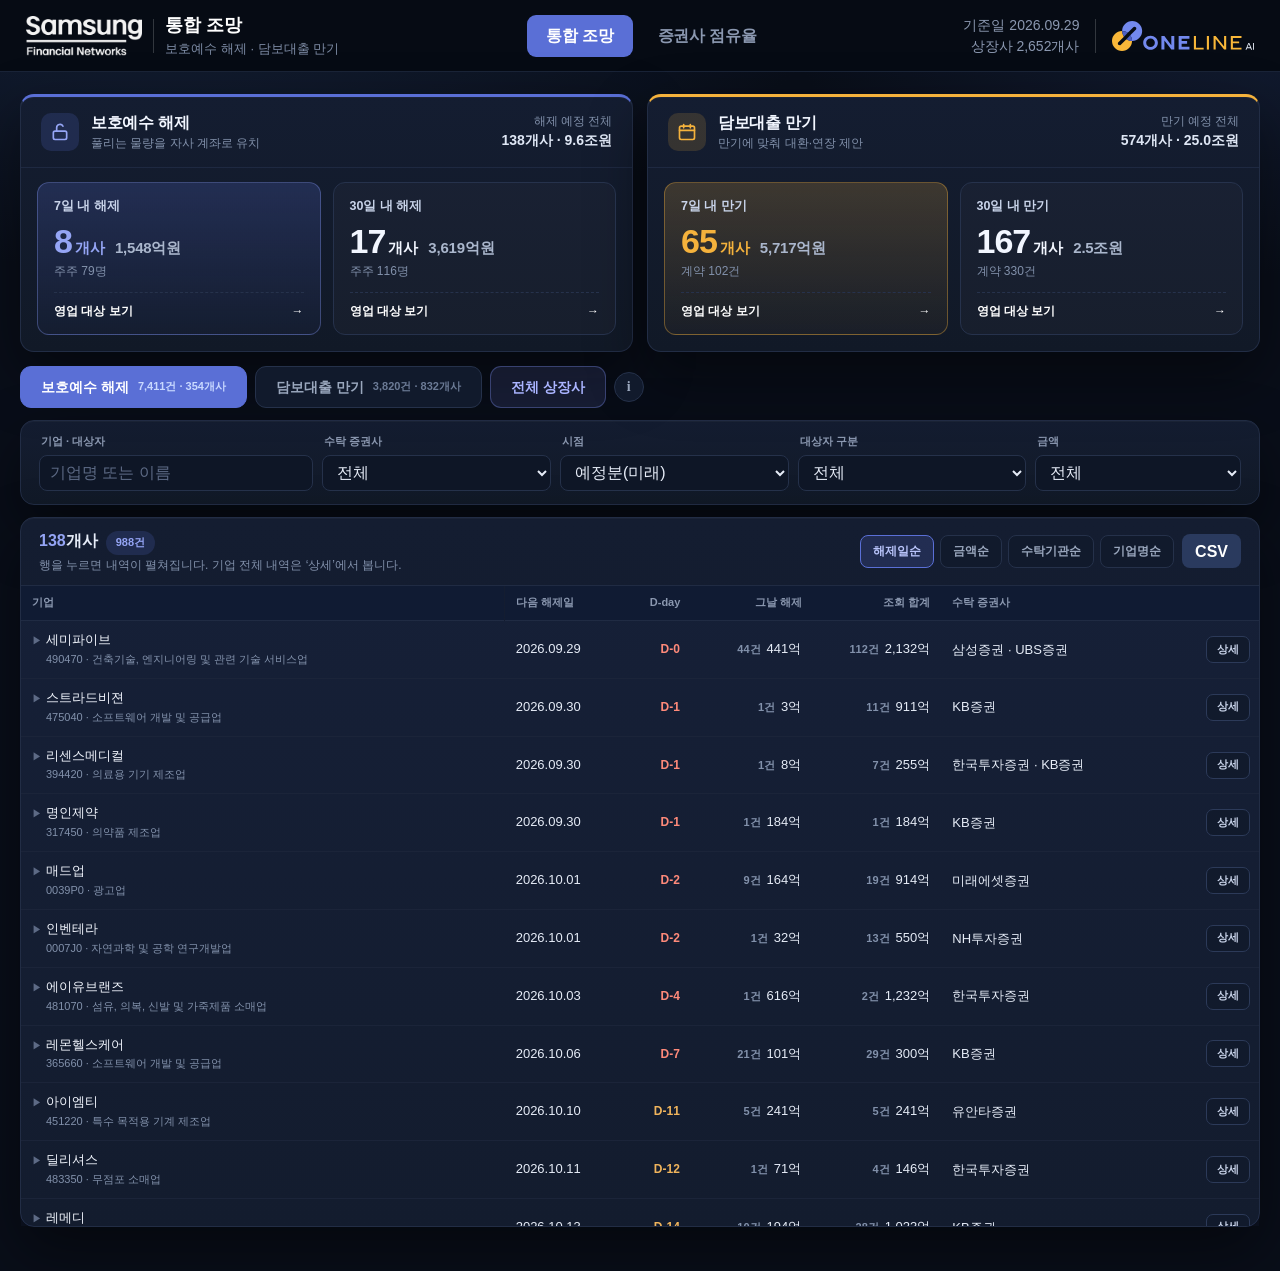
==== commit 7760538d: "통합 조망: 요약 칸의 영업 대상 보기 글자를 흰색으로 Co-Authored-By: Claude Fable 5.1 <noreply@anthropic.com>" ====
--- a/index.html
+++ b/index.html
@@ -276,7 +276,7 @@
   .st-bar .me{background:#7389ee} .st-bar .ot{background:#f5b23c}
   .st-k{color:#94a3ba} .st-k b{color:#e6ecf7}
   .st-go{border-top-color:#26324c}
-  .sp.lk .st-go{color:#95a5f5} .sp.ln .st-go{color:#f0b45c}
+  .sp.lk .st-go,.sp.ln .st-go{color:#fff}
 
   /* 탭·필터 */
   .kt{background:#111a2c;border-color:#25314a;color:#9aa7bd}
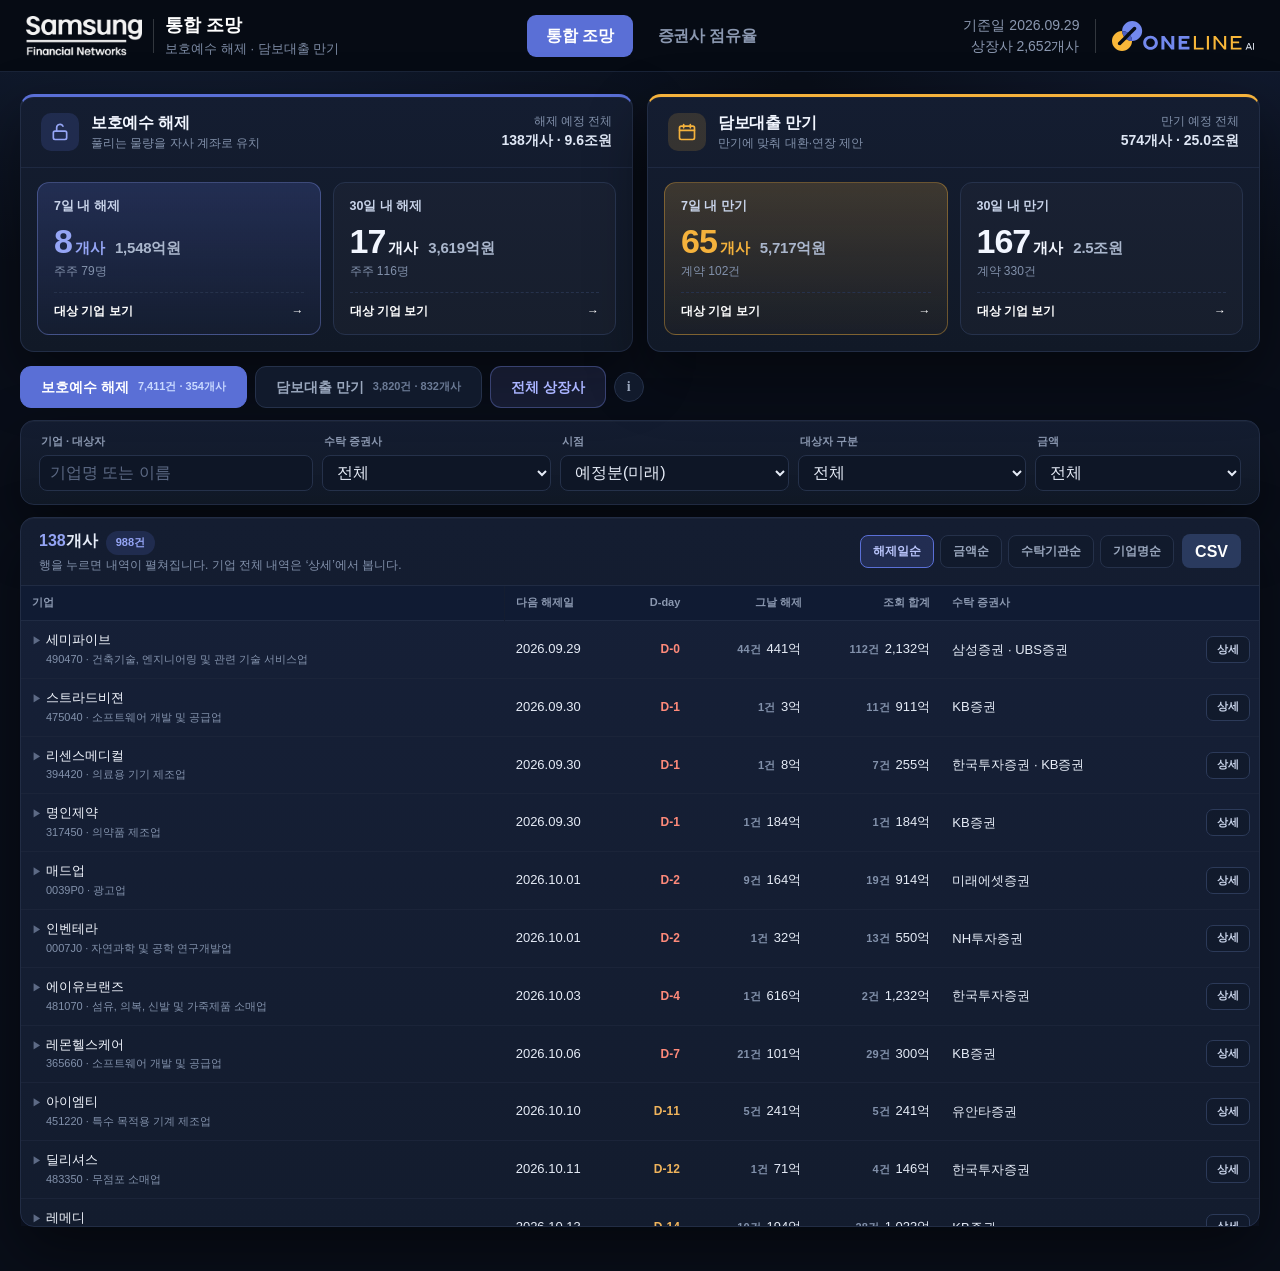
==== commit e1a3762f: "통합 조망: '영업 대상'을 '대상 기업'으로, '영업 포인트'를 '확인 포인트'로 Co-Authored-By: Claude Fable 5.1 <noreply@anthropic.c" ====
--- a/index.html
+++ b/index.html
@@ -43,7 +43,7 @@
   @media(max-width:1100px){.sum{grid-template-columns:1fr}}
   @media(max-width:640px){.sp-b{grid-template-columns:1fr}}
 
-  /* 영업 대상 팝업 */
+  /* 대상 기업 팝업 */
   .act{position:fixed;inset:0;z-index:35;background:rgba(16,24,39,.5);display:none;align-items:flex-start;justify-content:center;padding:34px 20px;overflow:auto}
   .act.on{display:flex}
   .act-box{width:min(1240px,100%);background:#f5f7fb;border-radius:16px;box-shadow:0 30px 80px rgba(16,24,39,.35);overflow:hidden}
@@ -336,7 +336,7 @@
   .mini th{background:#0f1728}
   .mini td{border-bottom-color:#1b2439}
 
-  /* 영업 대상 팝업 */
+  /* 대상 기업 팝업 */
   .act{background:rgba(3,6,12,.74)}
   .act-box{background:#0b1220;border:1px solid #222d45;box-shadow:0 40px 100px rgba(0,0,0,.7)}
   .act-h{background:#101827;border-bottom-color:#202b43}
@@ -352,7 +352,7 @@
   .sg button.on{background:#5a6fd6;color:#fff}
   .act-sec{color:#c9d4ea}
   .ac{background:#121b2d;border-color:#222d45}
-  .ac.mine{border-left-color:#7389ee} .ac.other{border-left-color:#f5b23c}
+  .ac.mine,.ac.other{border-left-color:#4a566f}
   .ac-d b{background:#1a2440;color:#c9d4ea}
   .ac-n a{color:#f2f6ff} .ac-n a:hover{color:#b9c4fa}
   .ac-a b{color:#f2f6ff}
@@ -376,7 +376,7 @@
 </head>
 <body>
 <header class="topbar">
-  <div class="brand"><img class="brand-logo" src="assets/img/samsung_financial_networks_white.png" alt="삼성금융네트웍스" />
+  <div class="brand"><a href="index.html" title="통합 조망으로 이동" style="display:block;line-height:0"><img class="brand-logo" src="assets/img/samsung_financial_networks_white.png" alt="삼성금융네트웍스" /></a>
     <div class="brand-bar"></div>
     <div><div class="brand-title">통합 조망</div>
       <div class="brand-sub">보호예수 해제 · 담보대출 만기</div></div></div>
@@ -620,7 +620,7 @@
   el("fAmt").previousElementSibling.textContent = isCo ? "시가총액" : "금액";
 }
 
-/* ── 상단 카드와 영업 대상 팝업 ─────────────────────────────────
+/* ── 상단 카드와 대상 기업 팝업 ─────────────────────────────────
    카드 숫자는 회사 수다. 연락할 곳이 몇 군데인지가 먼저이고, 주주·계약 건수는 그 안의 내용이다. */
 const ME = "삼성증권";
 const ACT = { kind: "lockup", days: 7, who: "all", sort: "date", bkt: "all", open: new Set(), groups: [] };
@@ -638,11 +638,11 @@
 function summary() {
   const tile = (k, days, now) => {
     const lk = k === "lockup", it = actItems(k, days);
-    return `<div class="st ${now ? "now" : ""}" data-k="${k}" data-d="${days}" role="button" tabindex="0" title="눌러서 영업 대상을 봅니다">
+    return `<div class="st ${now ? "now" : ""}" data-k="${k}" data-d="${days}" role="button" tabindex="0" title="눌러서 대상 기업을 봅니다">
       <div class="st-l">${days}일 내 ${lk ? "해제" : "만기"}</div>
       <div class="st-v">${num(nCo(it))}<span class="u">개사</span><em>${eok(sumAmt(k, it))}원</em></div>
       <div class="st-s">${lk ? "주주 " + num(it.length) + "명" : "계약 " + num(it.length) + "건"}</div>
-      <div class="st-go"><span>영업 대상 보기</span><span>→</span></div></div>`;
+      <div class="st-go"><span>대상 기업 보기</span><span>→</span></div></div>`;
   };
   const ICON = {
     lockup: '<svg viewBox="0 0 24 24" fill="none" stroke="currentColor" stroke-width="2" stroke-linecap="round" stroke-linejoin="round"><rect x="4" y="11" width="16" height="10" rx="2"/><path d="M8 11V7a4 4 0 0 1 7.5-2"/></svg>',
@@ -775,7 +775,7 @@
         <div class="ac-o"><small>${lk ? "IPO 주관(수탁) 증권사" : "현재 대출기관"}</small>${orgs}</div>
       </div>
       <div class="ac-m">${meta.filter(Boolean).map(t => `<span>${t}</span>`).join("")}</div>
-      <div class="ac-p"><h5>영업 포인트</h5><ul>${pts.map(t => `<li>${t}</li>`).join("")}</ul></div>
+      <div class="ac-p"><h5>확인 포인트</h5><ul>${pts.map(t => `<li>${t}</li>`).join("")}</ul></div>
       <div class="ac-btn"><button data-t="${g.code}">${lk ? "대상자" : "계약"} ${g.list.length}${lk ? "명" : "건"} ${on ? "접기 ▴" : "보기 ▾"}</button>
         <button data-o="${g.code}">기업 상세</button>
         ${g.src ? `<a href="${g.src}" target="_blank" rel="noopener">공시 원문</a>` : ""}</div>
@@ -791,7 +791,7 @@
 function actHead() {
   const k = ACT.kind, lk = k === "lockup", all = actItems(k, ACT.days);
   const mine = all.filter(x => isMine(k, x)), oth = all.filter(x => !isMine(k, x)), soon = actItems(k, 1);
-  el("actT").textContent = `${ACT.days}일 내 ${lk ? "보호예수 해제" : "담보대출 만기"} · 영업 대상`;
+  el("actT").textContent = `${ACT.days}일 내 ${lk ? "보호예수 해제" : "담보대출 만기"} · 대상 기업`;
   el("actD").textContent = `기준일 ${fd(D.meta.baseDate)} · ${lk ? "평가금액은 " + fd(D.meta.priceDate) + " 종가 기준" : "대출금액은 공시 기재 금액 · 공동담보는 한 번만 합산"}`;
   el("actK").innerHTML = `
     <div><small>연락할 기업</small><b>${num(nCo(all))}개사</b><span>${lk ? "주주 " + num(all.length) + "명" : "계약 " + num(all.length) + "건"}</span></div>
@@ -820,8 +820,8 @@
 
 function actCsv() {
   const lk = ACT.kind === "lockup", strip = v => String(v).replace(/<[^>]*>/g, "");
-  const head = lk ? ["해제일", "D-day", "기업", "종목코드", "시장", "시가총액(억)", "해제 평가금액(원)", "해제 주식수", "주주 수", "주관 증권사", "자사 주관", "공모가 대비(%)", "영업 포인트", "원문"]
-    : ["만기일", "D-day", "기업", "종목코드", "시장", "시가총액(억)", "만기 대출금액(원)", "계약 수", "차주", "대출기관", "자사 대출", "금리(%)", "담보비율(%)", "영업 포인트", "원문"];
+  const head = lk ? ["해제일", "D-day", "기업", "종목코드", "시장", "시가총액(억)", "해제 평가금액(원)", "해제 주식수", "주주 수", "주관 증권사", "자사 주관", "공모가 대비(%)", "확인 포인트", "원문"]
+    : ["만기일", "D-day", "기업", "종목코드", "시장", "시가총액(억)", "만기 대출금액(원)", "계약 수", "차주", "대출기관", "자사 대출", "금리(%)", "담보비율(%)", "확인 포인트", "원문"];
   const body = ACT.groups.map(g => lk
     ? [g.date, g.k, g.name, g.code, g.market, g.cap ?? "", Math.round(g.amt), g.qty, g.list.length, g.orgs.join("·"), g.mine ? "Y" : "N",
        g.ret != null ? g.ret.toFixed(0) : "", actPoints(g).map(strip).join(" / "), g.src || ""]
@@ -831,7 +831,7 @@
   const t = [head, ...body].map(r => r.map(v => `"${String(v ?? "").replace(/"/g, '""')}"`).join(",")).join("\n");
   const u = URL.createObjectURL(new Blob(["﻿" + t], { type: "text/csv;charset=utf-8" }));
   const a = document.createElement("a");
-  a.href = u; a.download = `영업대상_${lk ? "보호예수해제" : "담보대출만기"}_${ACT.days}일${ACT.bkt === "all" ? "" : "_" + BKT.find(t => t[0] === ACT.bkt)[1].replace(/\s/g, "")}_${D.meta.baseDate}.csv`; a.click();
+  a.href = u; a.download = `대상기업_${lk ? "보호예수해제" : "담보대출만기"}_${ACT.days}일${ACT.bkt === "all" ? "" : "_" + BKT.find(t => t[0] === ACT.bkt)[1].replace(/\s/g, "")}_${D.meta.baseDate}.csv`; a.click();
   URL.revokeObjectURL(u);
 }
 
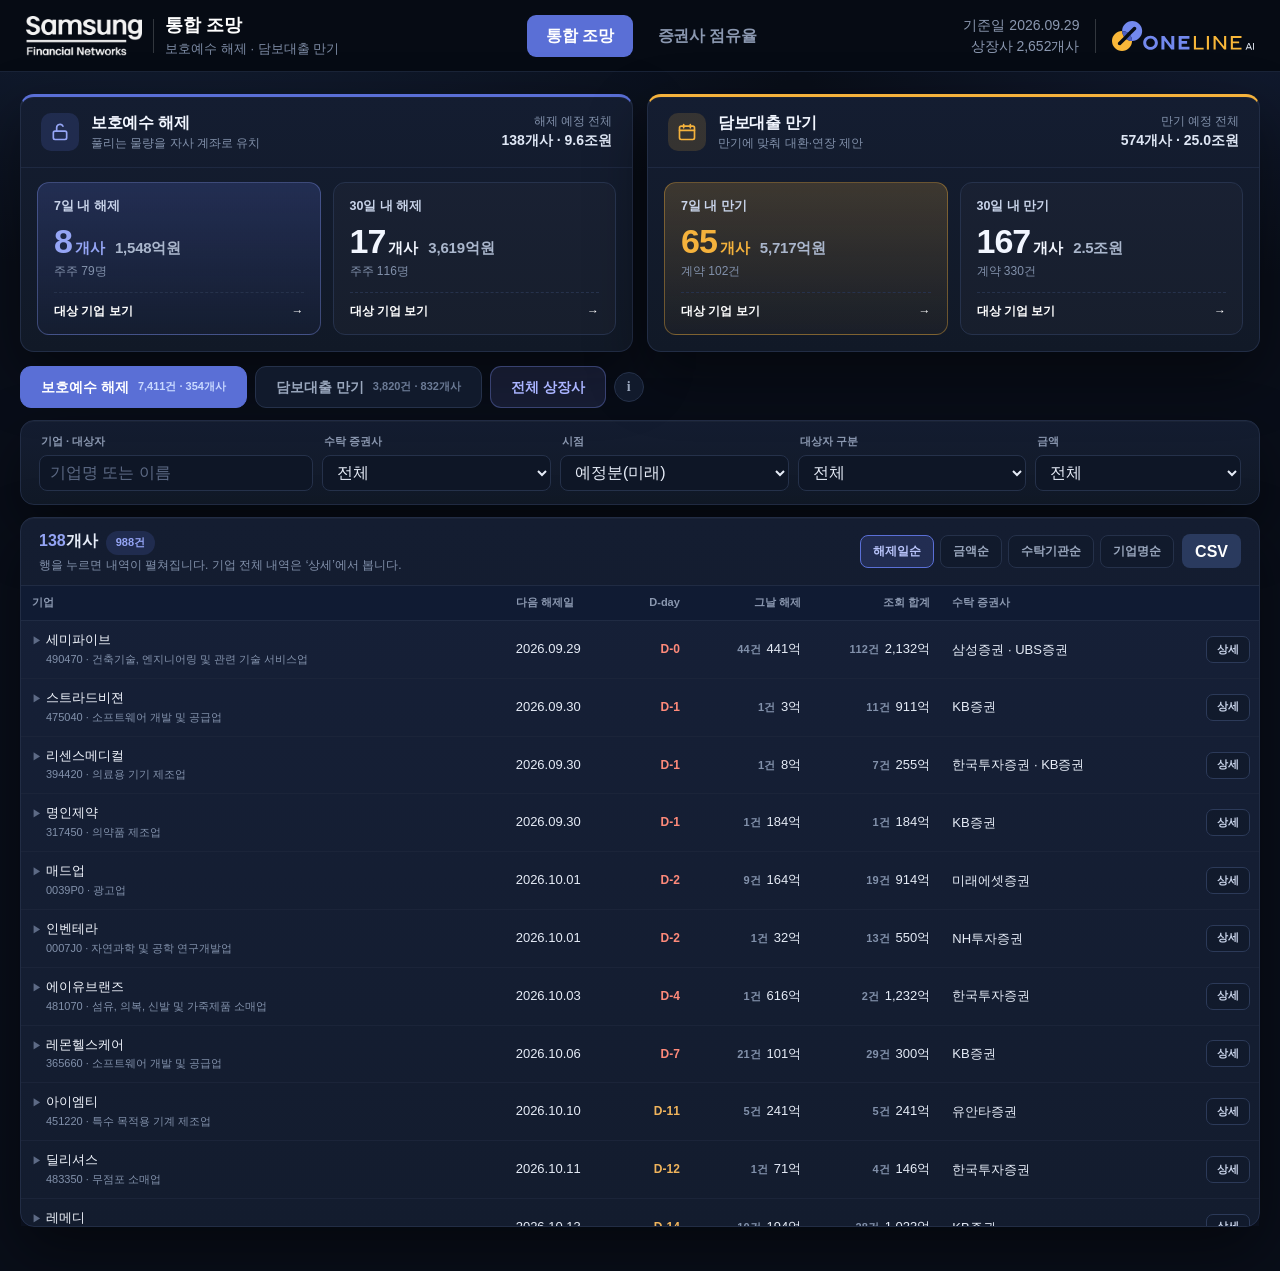
==== commit fda66763: "모바일·세로 태블릿 화면 지원 (폭 900 이하) - 헤더를 두 줄로, 상단 요약을 세로로 쌓음 - 목록·상세·팝업의 표를 카드 목록으로 표시 - 대상 기업 팝업과 3D 팝업을 전" ====
--- a/index.html
+++ b/index.html
@@ -229,7 +229,7 @@
   .mo-v b{font-weight:800} .mo-v small{color:var(--muted);margin-left:4px}
   .mo-h{font-size:11px;font-weight:750;color:#6b7280}
   .mini tr.past td{color:#9aa3af}
-  @media(max-width:1200px){.grid{grid-template-columns:repeat(3,1fr)}.sum{grid-template-columns:repeat(2,1fr)}}
+  @media(max-width:1200px){.grid{grid-template-columns:repeat(3,1fr)}}
   /* 헤더는 증권사 점유율 화면과 같은 색을 쓴다 */
   .topbar{background:#060b14;border-bottom:1px solid #1a2438}
   .brand-sub{color:#7d8ba4}
@@ -372,6 +372,103 @@
   .ac-t a{color:#95a5f5}
   .ac-t tbody tr{cursor:default} .ac-t tbody tr:hover td{background:transparent}
   .empty{color:#7d8ca6}
+  /* ── 모바일·세로 태블릿 (폭 900 이하) ─────────────────────────────────── */
+  @media (max-width:900px){
+    html{-webkit-text-size-adjust:100%}
+    .topbar{height:auto;padding:10px 14px 12px;display:grid;grid-template-columns:1fr auto;
+      grid-template-areas:"brand right" "nav nav";gap:10px 12px}
+    .brand{grid-area:brand;min-width:0}
+    .brand-bar,.brand > div:last-child{display:none}
+    .brand-logo{height:30px}
+    .top-right{grid-area:right;gap:10px}
+    .top-meta{font-size:10.5px;line-height:1.35}
+    .co-logo{padding-left:10px;height:28px} .co-logo img{height:20px}
+    .nav{grid-area:nav;gap:8px}
+    .nav a{flex:1;justify-content:center;height:40px;padding:0;font-size:14.5px;background:rgba(255,255,255,.05)}
+    .page{width:calc(100% - 24px);margin:14px auto 36px}
+
+    /* 표는 카드로 바꾼다. 칸 이름표는 data-l 에서 온다 */
+    table{display:block;min-width:0 !important;width:100%}
+    thead,colgroup{display:none}
+    tbody{display:block}
+    tbody > tr{display:grid;grid-template-columns:1fr 1fr;gap:7px 14px;padding:12px 14px;border-bottom:1px solid #1b2439;position:relative}
+    tbody > tr > td{display:block;padding:0 !important;border:0 !important;background:transparent !important;
+      text-align:left !important;min-width:0;white-space:normal !important;font-size:13.5px}
+    tbody > tr > td[data-l]::before{content:attr(data-l);display:block;font-size:10.5px;font-weight:700;color:#7f8da8;margin-bottom:1px}
+    tbody > tr > td:first-child{grid-column:1/-1;font-size:15px}
+    tbody > tr > td:first-child::before,tbody > tr > td[data-l=""]::before{display:none}
+    tbody > tr > td[colspan]{grid-column:1/-1}
+    tbody > tr:last-child{border-bottom:0}
+
+    .sum{grid-template-columns:1fr !important;gap:12px}
+    .sp-h{padding:12px 14px} .sp-d{display:none}
+    .sp-r{font-size:10.5px} .sp-r b{font-size:12.5px}
+    .sp-b{grid-template-columns:1fr 1fr !important;gap:10px;padding:12px}
+    .st{padding:12px 12px 11px}
+    .st-v{font-size:28px} .st-v em{display:block;margin:4px 0 0;font-size:14px}
+    .st-go{font-size:11.5px}
+
+    .kindtabs{flex-wrap:nowrap;overflow-x:auto;-webkit-overflow-scrolling:touch;padding-bottom:2px}
+    .kt{flex:none;height:40px;padding:0 15px} .kt small{display:none}
+    .info{flex:none}
+    .info-p{position:fixed;left:12px;right:12px;top:auto;bottom:16px;width:auto;max-width:none;z-index:60}
+    .info:hover .info-p,.info-i:focus + .info-p{display:none}
+    .info.on .info-p{display:block}
+
+    .bar{padding:12px}
+    .grid{grid-template-columns:1fr 1fr !important;gap:10px}
+    .field:first-child{grid-column:1/-1}
+    input,select{height:42px;font-size:16px}
+    .head{padding:12px 14px}
+    .head > div:last-child{width:100%;justify-content:space-between}
+    .tabs{flex-wrap:nowrap;overflow-x:auto} .tab{flex:none;height:36px}
+    .wrap{max-height:none;overflow:visible}
+
+    /* 목록 */
+    #tb tr.g{padding-right:70px}
+    #tb tr.g > td:last-child{position:absolute;right:12px;top:12px}
+    #tb tr.g.open{background:rgba(90,111,214,.11)}
+    .btn-line{height:34px;padding:0 12px;font-size:12px}
+    tr.sub,tr:has(> td[colspan]){display:block;padding:0}
+    tr.sub > td{padding:0 0 0 14px !important;background:#0c1321 !important}
+    .subt tbody > tr{padding:10px 12px}
+    .subt tbody > tr > td:first-child{font-size:14px;font-weight:700}
+    .co-sub{margin-left:0 !important}
+
+    /* 기업 상세 */
+    .sheet{width:100vw}
+    .sheet-head{padding:14px} .sheet-co{font-size:18px}
+    .sheet-body{padding:14px 12px 40px}
+    .mini{table-layout:auto}
+    .mini tbody > tr{padding:10px 4px}
+    .mini tbody > tr > td:first-child{font-weight:700}
+    .mo{padding:4px 12px}
+    .mo-row{grid-template-columns:56px 1fr !important;gap:6px 10px}
+    .mo-row > :nth-child(3){grid-column:2}
+    .mo-c{grid-template-columns:1fr 92px}
+
+    /* 대상 기업 팝업 */
+    .act{padding:0}
+    .act-box{width:100%;min-height:100%;border-radius:0;border:0}
+    .act-h{position:static;padding:14px 14px 12px}
+    .act-t{font-size:17px} .act-d{font-size:11.5px}
+    .act-x{flex:none} .act-x button{height:34px;padding:0 10px;font-size:12px;white-space:nowrap}
+    .act-k{grid-template-columns:1fr 1fr;gap:8px}
+    .act-k div{padding:9px 12px} .act-k b{font-size:17px}
+    .act-f{flex-wrap:nowrap;overflow-x:auto;gap:8px;padding-bottom:3px;-webkit-overflow-scrolling:touch}
+    .sg{flex:none} .sg button{height:36px;padding:0 12px;white-space:nowrap}
+    .act-b{padding:12px 12px 30px}
+    .ac-top{grid-template-columns:auto 1fr;gap:10px 12px;padding:12px 14px}
+    .ac-a,.ac-o{grid-column:1/-1}
+    .ac-m{padding:0 14px 10px;gap:4px 14px}
+    .ac-p{margin:0 14px 10px}
+    .ac-btn{padding:0 14px 12px;flex-wrap:wrap}
+    .ac-btn button,.ac-btn a{height:36px}
+    .ac-t{padding:0}
+    .ac-t tbody > tr{padding:10px 14px}
+    .ac-t tbody > tr > td:first-child{font-weight:700}
+    .foot{text-align:left}
+  }
 </style>
 </head>
 <body>
@@ -449,6 +546,21 @@
 
 <script>
 const el = id => document.getElementById(id);
+/* 모바일에서는 표를 카드로 바꾼다. 머리줄 이름을 각 칸에 붙여 두면 CSS 가 이름표로 쓴다. */
+const MQ = matchMedia("(max-width:900px)");
+function labelTables() {
+  if (!MQ.matches) return;
+  document.querySelectorAll("table").forEach(t => {
+    const h = t.tHead && t.tHead.rows[0]; if (!h) return;
+    const names = [...h.cells].map(c => c.textContent.trim());
+    [...t.tBodies].forEach(b => [...b.rows].forEach(r => { if (r.cells.length !== names.length) return;
+      [...r.cells].forEach((c, i) => { if (c.dataset.l !== names[i]) c.dataset.l = names[i]; }); }));
+  });
+}
+{ let id = 0; new MutationObserver(() => { cancelAnimationFrame(id); id = requestAnimationFrame(labelTables); })
+    .observe(document.body, { childList: true, subtree: true });
+  MQ.addEventListener("change", labelTables); }
+
 const eok = v => { if (v == null) return null; const a = v / 1e8;
   if (a >= 10000) { const j = a / 10000; return (Number.isInteger(j) ? j.toFixed(0) : j.toFixed(1)) + "조"; }
   if (a < 1) return Math.round(v / 1e4).toLocaleString("ko-KR") + "만"; return Math.round(a).toLocaleString("ko-KR") + "억"; };
@@ -597,6 +709,8 @@
       <small>${sub}</small></button>`;
   }).join("") + `<div class="info"><button class="info-i" type="button" aria-label="데이터 기준 안내">i</button>
       <div class="info-p" role="tooltip">${INFO}</div></div>`;
+  // 손가락으로는 마우스를 올릴 수 없다. 눌러서 열고 닫는다
+  document.querySelector(".info-i").onclick = e => { e.stopPropagation(); e.currentTarget.parentElement.classList.toggle("on"); };
   document.querySelectorAll(".kt").forEach(b => b.onclick = () => {
     kind = b.dataset.k; sortKey = KINDS[kind].sorts[0][0]; setup(); apply();
   });
@@ -1112,6 +1226,7 @@
   el("fq").addEventListener("input", apply);
   ["fOrg", "fWhen", "fType", "fAmt"].forEach(id => el(id).addEventListener("change", apply));
   el("csv").onclick = csv;
+  document.addEventListener("click", e => { if (!e.target.closest(".info")) document.querySelectorAll(".info.on").forEach(x => x.classList.remove("on")); });
   el("actClose").onclick = closeAct;
   el("actCsv").onclick = actCsv;
   el("act").addEventListener("click", e => {
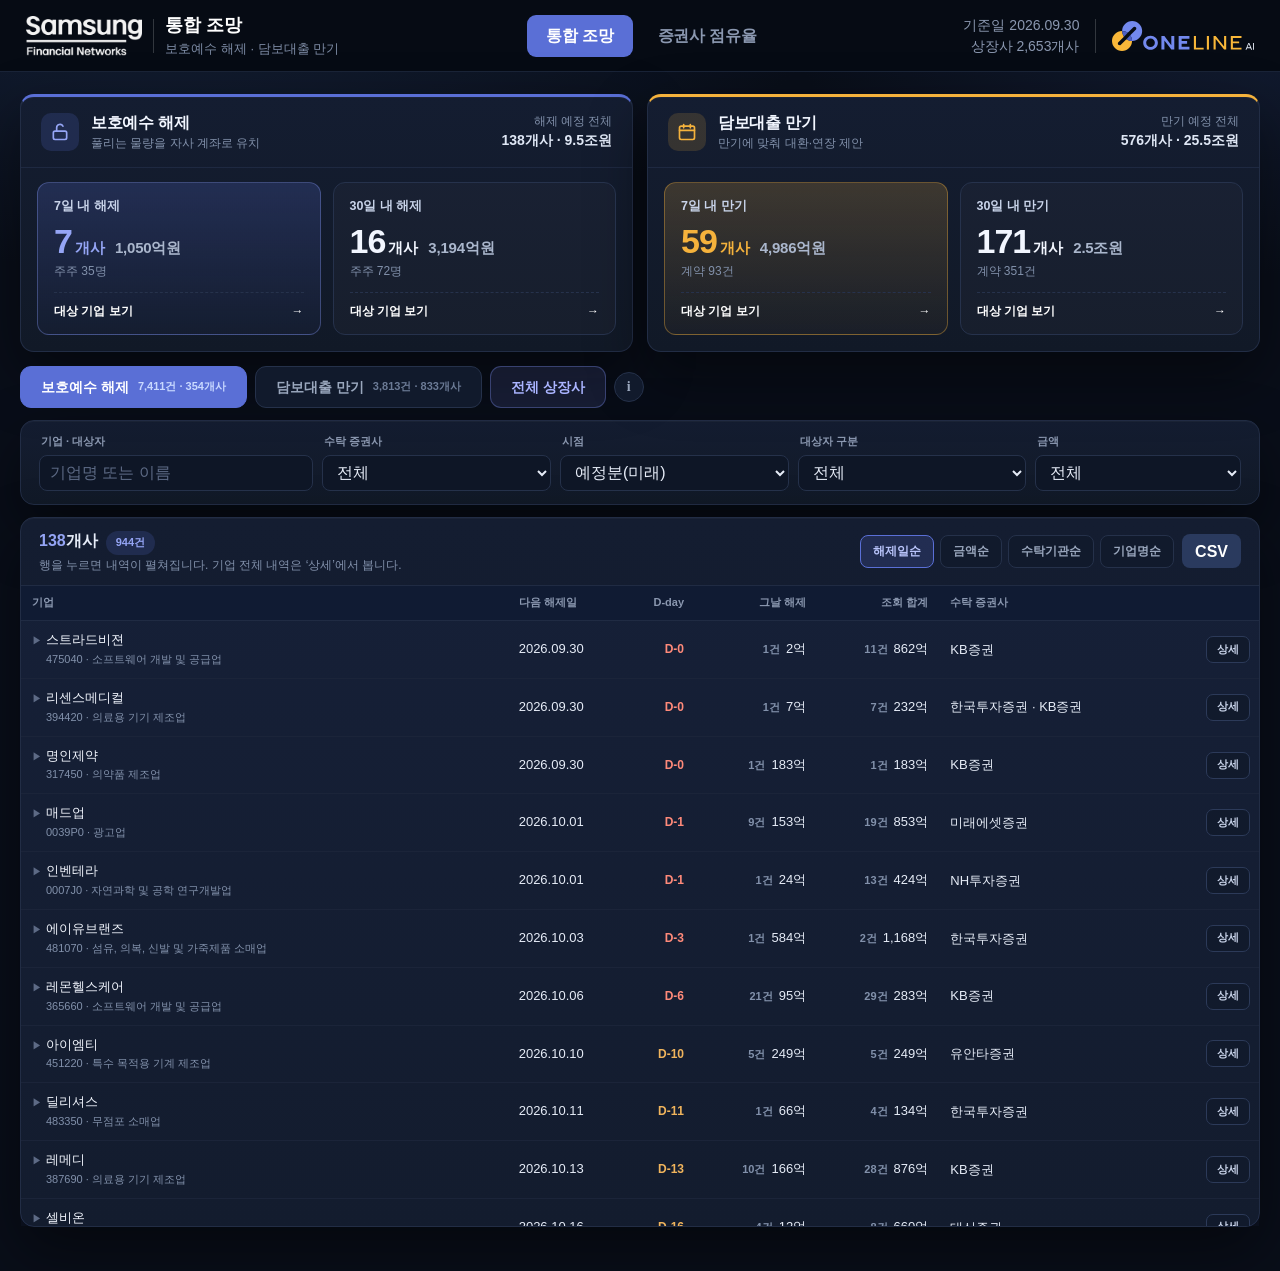
==== commit eb7cd9c5: "평가금액 기준 표기: 장중에 받은 시세는 받은 시각을 그대로 적음 (2026.09.30 오후 1시 26분) Co-Authored-By: Claude Fable 5.1 <norepl" ====
--- a/index.html
+++ b/index.html
@@ -561,6 +561,16 @@
     .observe(document.body, { childList: true, subtree: true });
   MQ.addEventListener("change", labelTables); }
 
+/* 뒤로가기로 닫기 — 팝업을 열 때마다 방문 기록을 한 칸 쌓는다.
+   뒤로가기를 누르면 이전 페이지로 가지 않고 맨 위에 열린 화면만 닫힌다.
+   닫기 버튼·바깥 누르기·ESC 도 같은 길(기록 한 칸 되돌리기)을 탄다. */
+const OV = [];
+let ovSeq = (history.state && history.state.ov) || 0;
+function ovPush(close) { const id = ++ovSeq; OV.push({ id, close }); history.pushState({ ov: id }, ""); }
+function ovBack(n = 1) { if (OV.length) history.go(-Math.min(n, OV.length)); }
+addEventListener("popstate", e => { const keep = (e.state && e.state.ov) || 0;
+  while (OV.length && OV[OV.length - 1].id > keep) OV.pop().close(); });
+
 const eok = v => { if (v == null) return null; const a = v / 1e8;
   if (a >= 10000) { const j = a / 10000; return (Number.isInteger(j) ? j.toFixed(0) : j.toFixed(1)) + "조"; }
   if (a < 1) return Math.round(v / 1e4).toLocaleString("ko-KR") + "만"; return Math.round(a).toLocaleString("ko-KR") + "억"; };
@@ -906,7 +916,7 @@
   const k = ACT.kind, lk = k === "lockup", all = actItems(k, ACT.days);
   const mine = all.filter(x => isMine(k, x)), oth = all.filter(x => !isMine(k, x)), soon = actItems(k, 1);
   el("actT").textContent = `${ACT.days}일 내 ${lk ? "보호예수 해제" : "담보대출 만기"} · 대상 기업`;
-  el("actD").textContent = `기준일 ${fd(D.meta.baseDate)} · ${lk ? "평가금액은 " + fd(D.meta.priceDate) + " 종가 기준" : "대출금액은 공시 기재 금액 · 공동담보는 한 번만 합산"}`;
+  el("actD").textContent = `기준일 ${fd(D.meta.baseDate)} · ${lk ? "평가금액은 " + (D.meta.priceLabel || fd(D.meta.priceDate) + " 종가") + " 기준" : "대출금액은 공시 기재 금액 · 공동담보는 한 번만 합산"}`;
   el("actK").innerHTML = `
     <div><small>연락할 기업</small><b>${num(nCo(all))}개사</b><span>${lk ? "주주 " + num(all.length) + "명" : "계약 " + num(all.length) + "건"}</span></div>
     <div><small>${lk ? "해제 물량" : "만기 대출금액"}</small><b>${eok(sumAmt(k, all))}원</b><span>오늘·내일 ${nCo(soon)}개사 · ${eok(sumAmt(k, soon))}원</span></div>
@@ -927,10 +937,13 @@
   Object.assign(ACT, { kind: k, days, who: "all", sort: "date", open: new Set(), bkt: "all" });
   if (days > 7 && actItems(k, days).some(x => dd(x[actKey(k)]) > 7)) ACT.bkt = "later";
   actHead(); actBuild(); actDraw();
+  const was = el("act").classList.contains("on");
   el("act").classList.add("on"); el("act").scrollTop = 0;
   document.body.style.overflow = "hidden";
-}
-function closeAct() { el("act").classList.remove("on"); document.body.style.overflow = ""; }
+  if (!was) ovPush(hideAct);
+}
+function hideAct() { el("act").classList.remove("on"); document.body.style.overflow = ""; }
+function closeAct() { if (el("act").classList.contains("on") && !el("drawer").classList.contains("on")) ovBack(); }
 
 function actCsv() {
   const lk = ACT.kind === "lockup", strip = v => String(v).replace(/<[^>]*>/g, "");
@@ -1184,9 +1197,12 @@
       </div>
     </div>`;
   el("sheet").scrollTop = 0;
+  const was = el("drawer").classList.contains("on");
   el("drawer").classList.add("on");
-}
-function closeD() { el("drawer").classList.remove("on"); }
+  if (!was) ovPush(hideD);
+}
+function hideD() { el("drawer").classList.remove("on"); }
+function closeD() { if (el("drawer").classList.contains("on")) ovBack(); }
 el("drawer").onclick = e => { if (e.target.id === "drawer") closeD(); };
 document.addEventListener("keydown", e => { if (e.key === "Escape") closeD(); });
 
@@ -1211,7 +1227,7 @@
     + `<b>대상</b> 전체 상장사 ${U.listed.toLocaleString("ko-KR")}개사 (KOSPI ${U.kospi.toLocaleString("ko-KR")} · KOSDAQ ${U.kosdaq.toLocaleString("ko-KR")}) · `
     + `담보대출 공시 ${U.with_loan.toLocaleString("ko-KR")}개사 · 보호예수 ${U.with_lockup.toLocaleString("ko-KR")}개사<br>`
     + `<b>담보대출</b> ${D.meta.loanScope}<br><b>보호예수</b> ${D.meta.lockupScope} · 수탁 증권사는 IPO 대표주관회사<br>`
-    + `<b>평가금액</b> ${fd(D.meta.priceDate)} 종가 기준`;
+    + `<b>평가금액</b> ${D.meta.priceLabel || fd(D.meta.priceDate) + " 종가"} 기준`;
   el("foot").style.display = "none";
   // 주소로 상태를 넘겨받는다 — 점유율 화면에서 기관명을 누르면 그 기관 건만 걸러서 연다
   const Q = new URLSearchParams(location.search);
